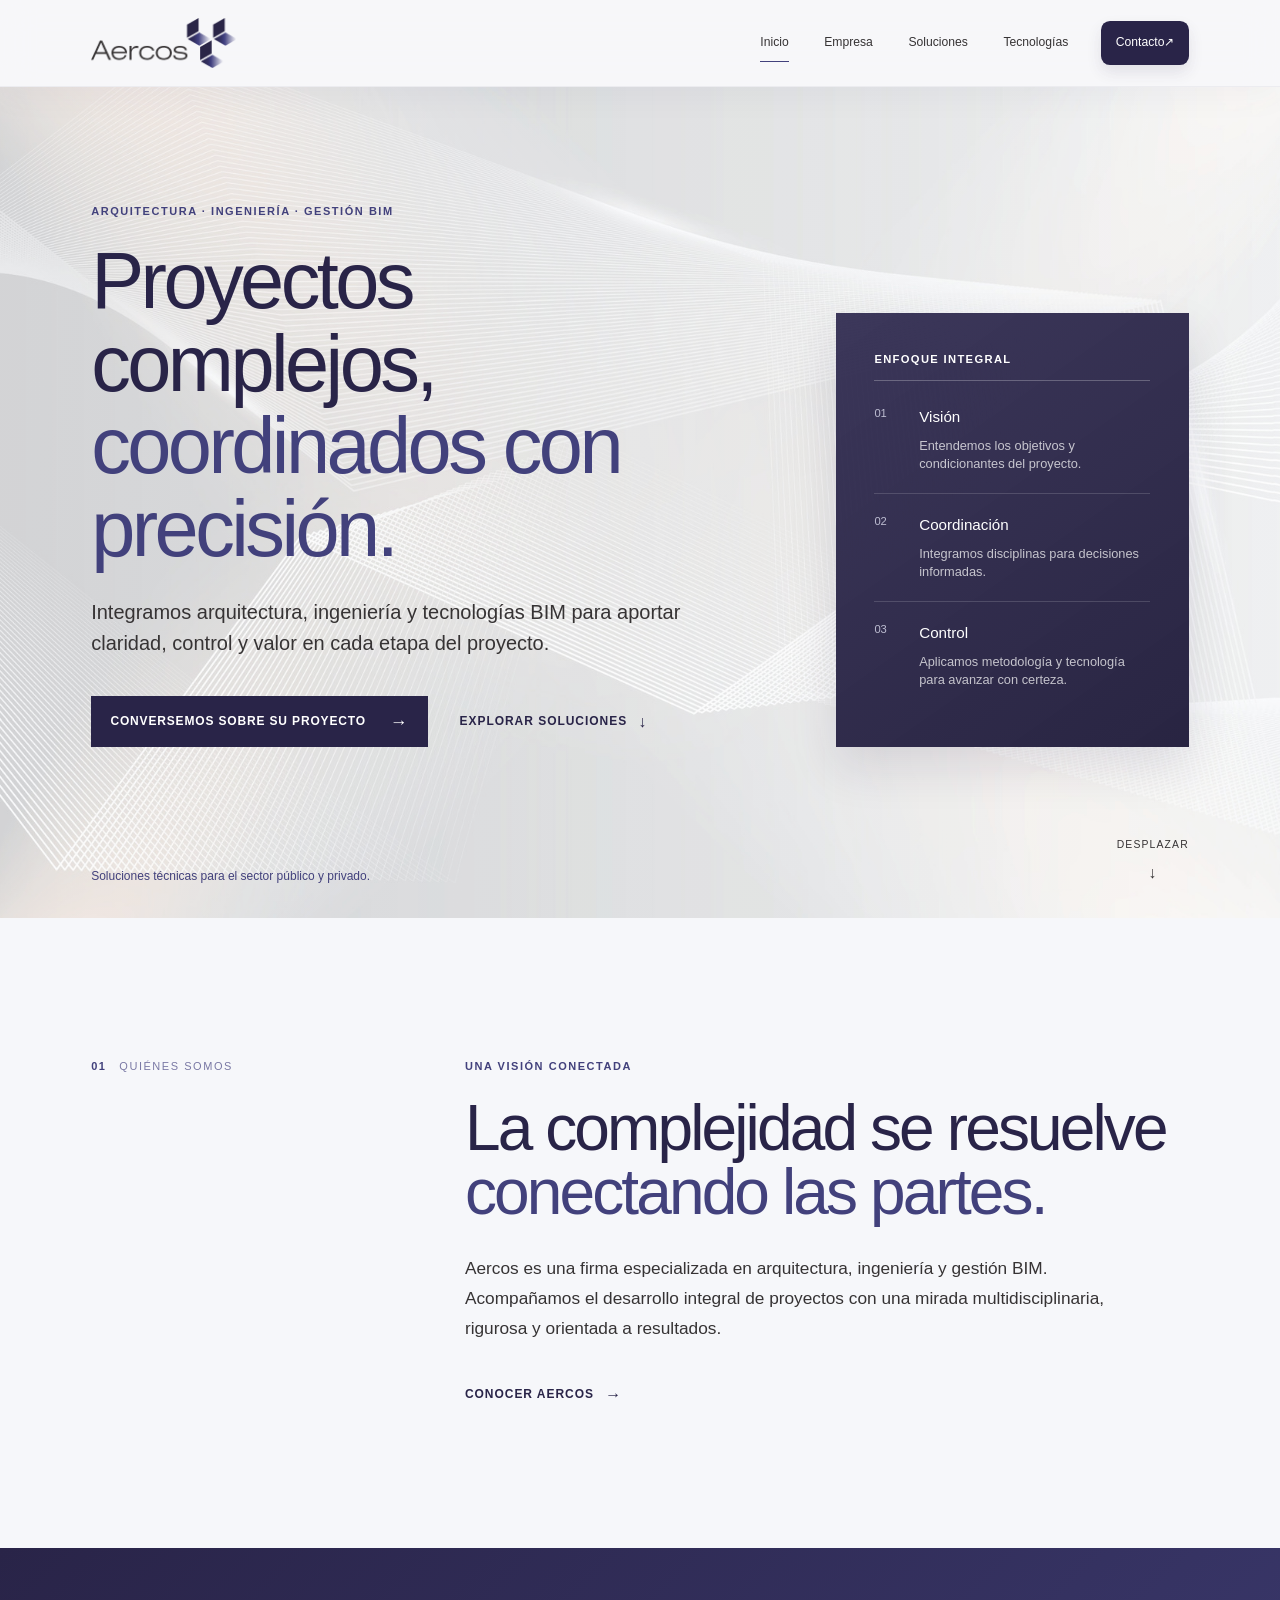
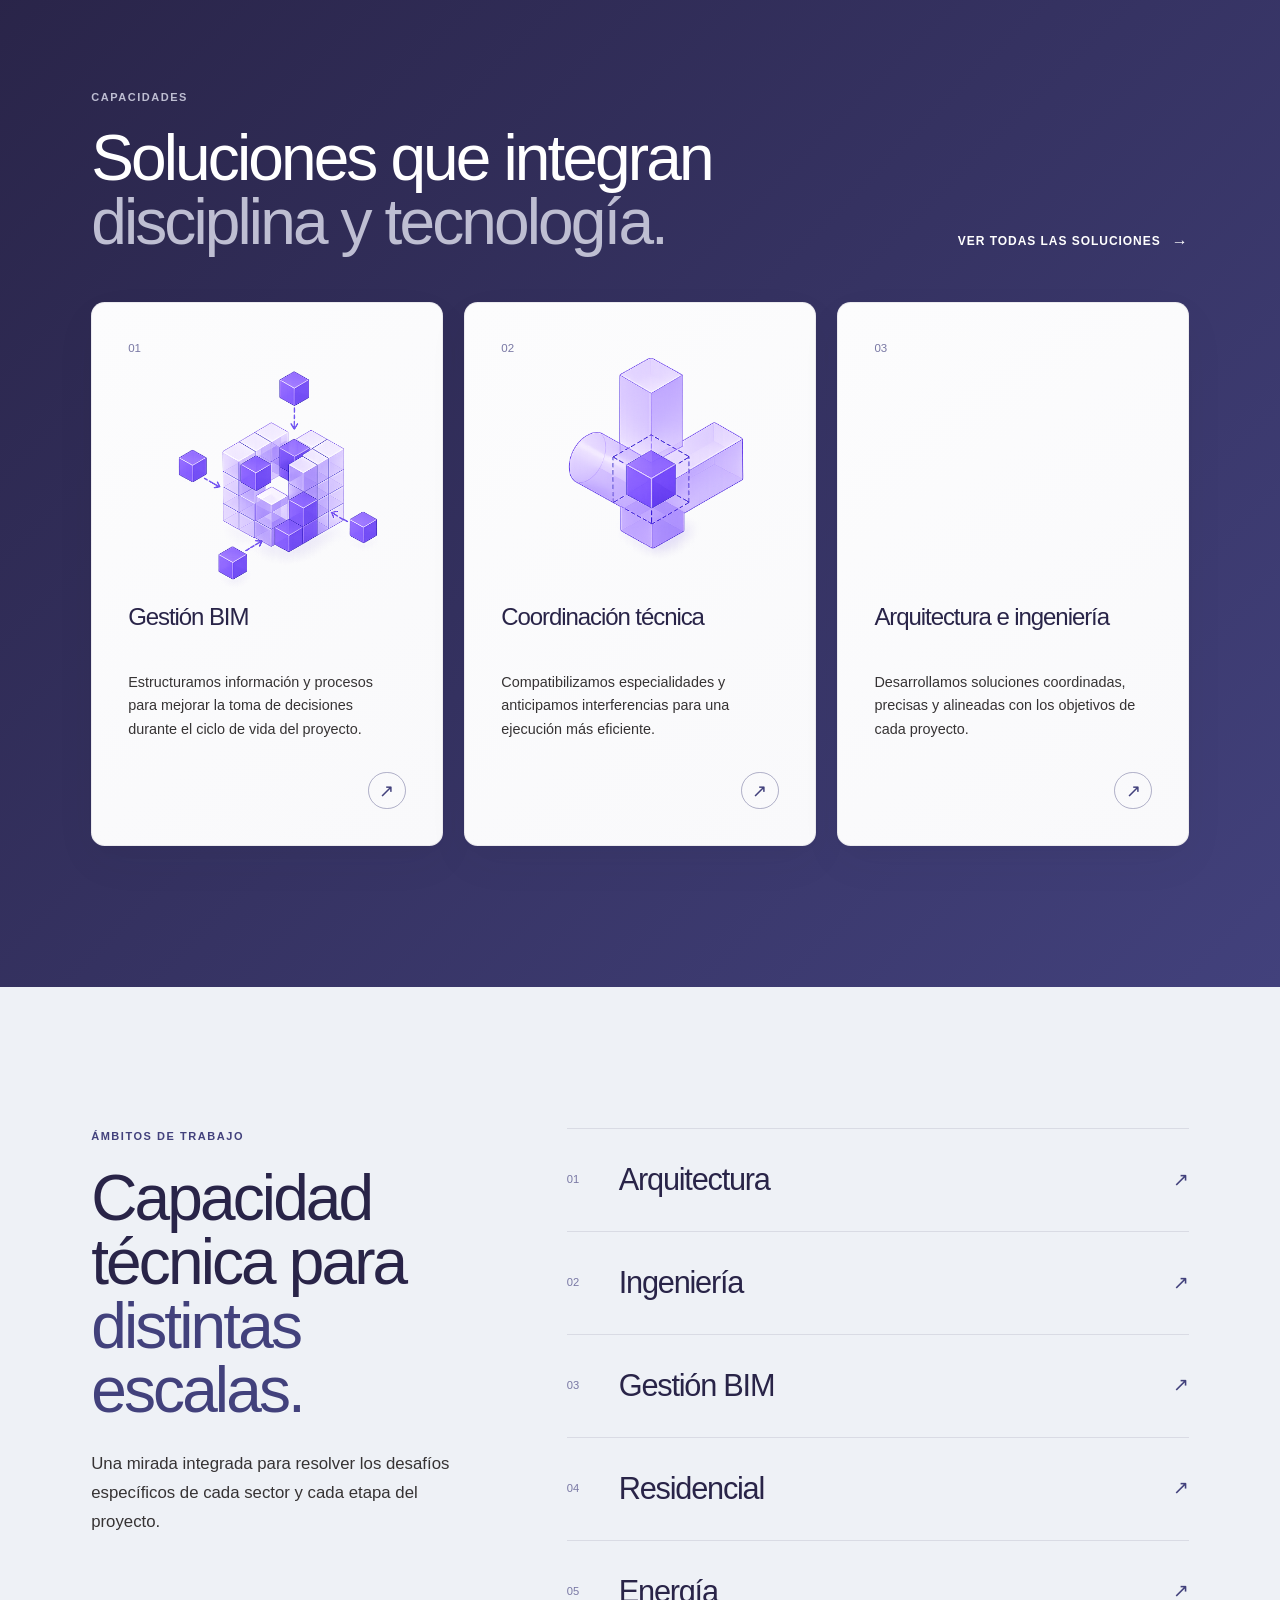
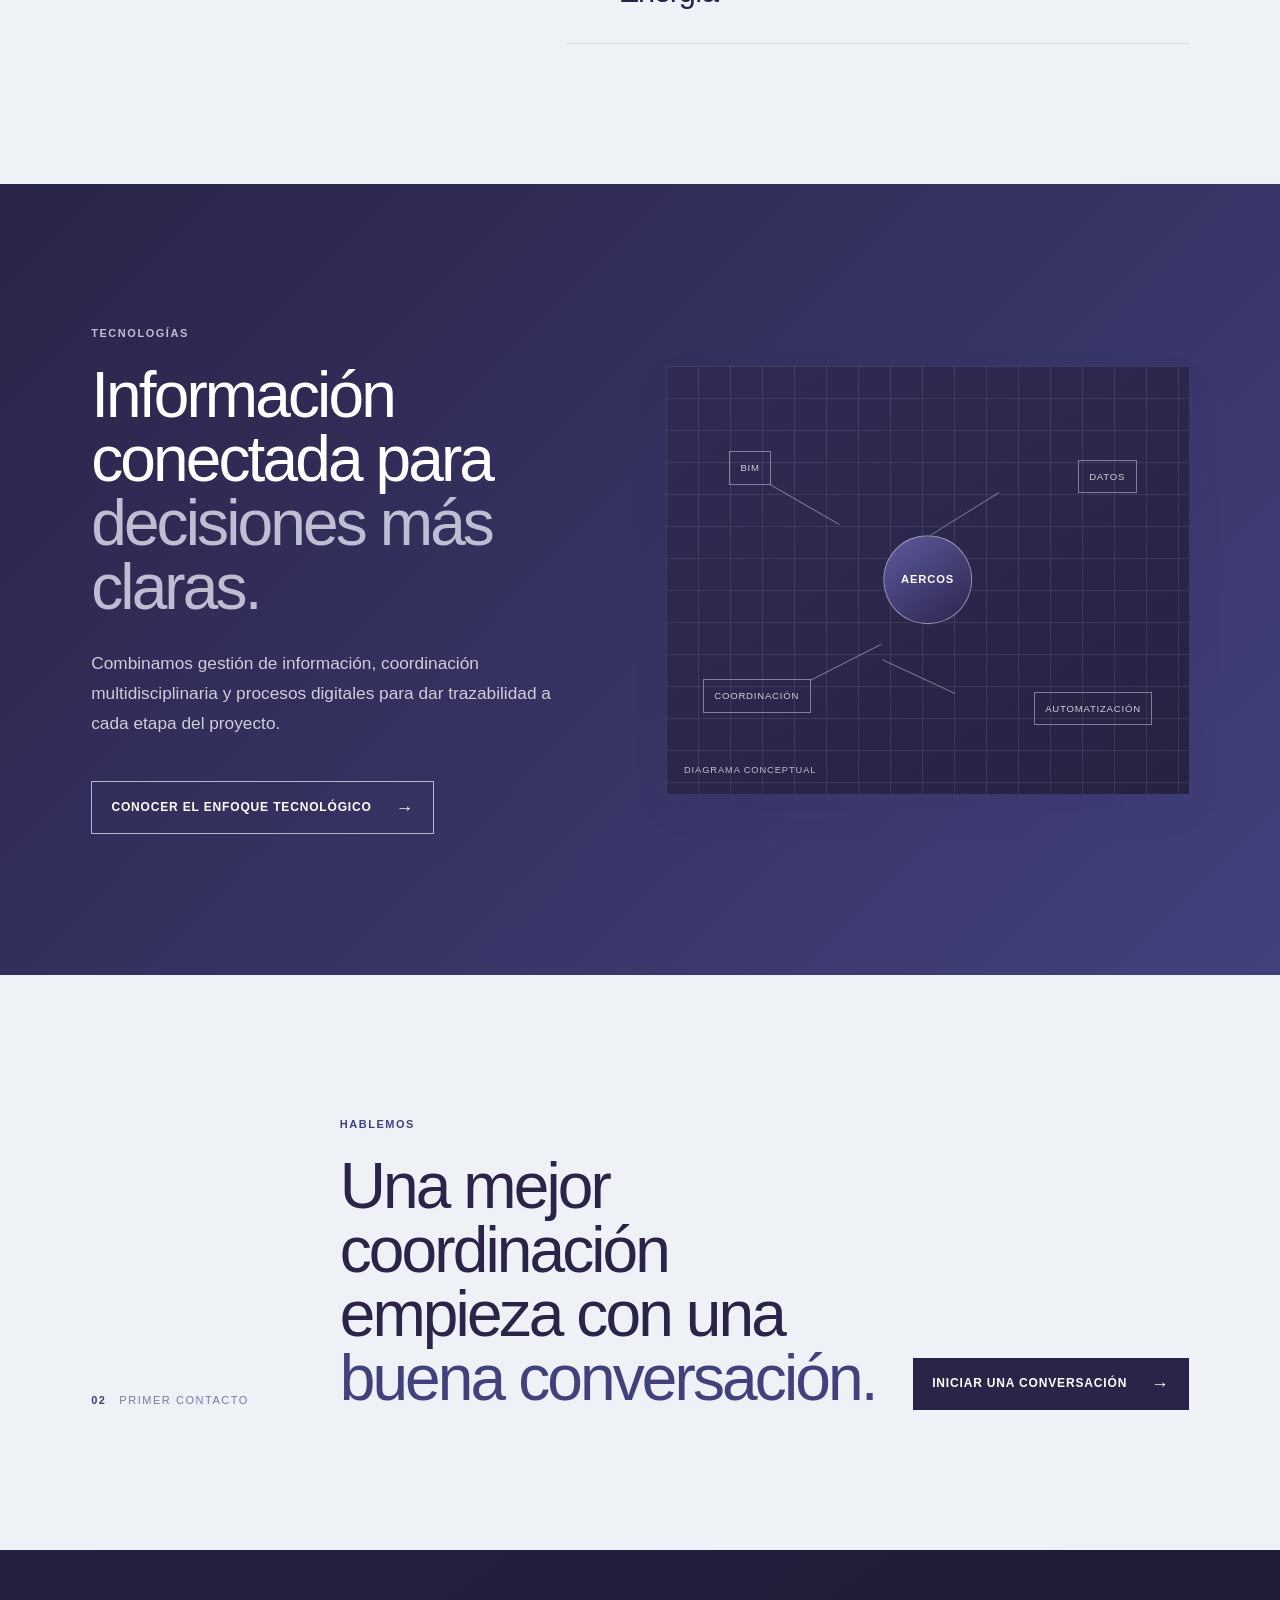
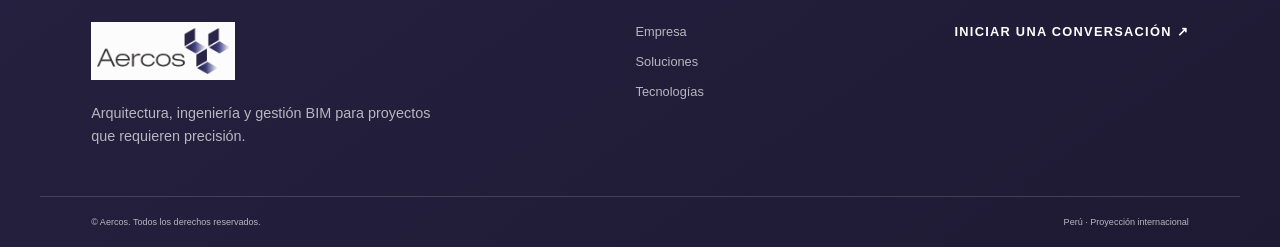
==== index.html @ 1eb607ec "Initial release of Aercos website" ====
<!doctype html>
<html lang="es">
  <head>
    <meta charset="utf-8">
    <meta name="viewport" content="width=device-width, initial-scale=1">
    <meta name="description" content="Aercos integra arquitectura, ingeniería y gestión BIM para coordinar proyectos públicos y privados con precisión, control y decisiones informadas.">
    <meta name="theme-color" content="#292448">
    <title>Aercos | Arquitectura, ingeniería y gestión BIM</title>
    <link rel="canonical" href="https://aercos.ch/">
    <link rel="icon" type="image/png" href="img/logo-aercos.png">
    <meta property="og:title" content="Aercos | Arquitectura, ingeniería y gestión BIM">
    <meta property="og:description" content="Aercos integra arquitectura, ingeniería y gestión BIM para coordinar proyectos públicos y privados con precisión, control y decisiones informadas.">
    <meta property="og:type" content="website">
    <meta property="og:image" content="https://aercos.ch/img/og-image.jpg">
    <meta property="og:url" content="https://aercos.ch/">
    <meta property="og:site_name" content="Aercos">
    <meta name="twitter:card" content="summary_large_image">
    <meta name="twitter:title" content="Aercos | Arquitectura, ingeniería y gestión BIM">
    <meta name="twitter:description" content="Aercos integra arquitectura, ingeniería y gestión BIM para coordinar proyectos públicos y privados con precisión, control y decisiones informadas.">
    <meta name="twitter:image" content="https://aercos.ch/img/og-image.jpg">
    <link rel="stylesheet" href="css/main.css">
    <script src="js/main.js" defer></script>
  </head>
  <body>
    <a class="skip-link" href="#contenido">Saltar al contenido principal</a>

    <header class="site-header" data-header>
      <div class="container header__inner">
          <a class="brand" href="/" aria-label="Aercos, inicio">
          <img src="img/logo-aercos.png" alt="Aercos" width="300" height="108">
        </a>

        <button class="nav-toggle" type="button" aria-expanded="false" aria-controls="site-navigation" data-nav-toggle>
          <span class="visually-hidden">Abrir menú de navegación</span>
          <span></span><span></span>
        </button>

        <nav class="site-nav" id="site-navigation" aria-label="Navegación principal" data-nav>
          <a class="is-active" href="/" aria-current="page">Inicio</a>
          <a href="empresa.html">Empresa</a>
          <a href="soluciones.html">Soluciones</a>
          <a href="tecnologias.html">Tecnologías</a>
          <a class="nav-contact" href="contacto.html">Contacto <span aria-hidden="true">↗</span></a>
        </nav>
      </div>
    </header>

    <main id="contenido">
      <section class="hero" aria-labelledby="hero-title">
        <div class="hero__pattern" aria-hidden="true"></div>
        <div class="container hero__grid">
          <div class="hero__content reveal">
            <p class="eyebrow">Arquitectura · Ingeniería · Gestión BIM</p>
            <h1 id="hero-title">Proyectos complejos, <em>coordinados con precisión.</em></h1>
            <p class="hero__lead">Integramos arquitectura, ingeniería y tecnologías BIM para aportar claridad, control y valor en cada etapa del proyecto.</p>
            <div class="hero__actions">
              <a class="button button--primary" href="contacto.html">Conversemos sobre su proyecto <span aria-hidden="true">→</span></a>
              <a class="text-link" href="soluciones.html">Explorar soluciones <span aria-hidden="true">↓</span></a>
            </div>
          </div>

          <aside class="hero-panel reveal" aria-label="Enfoque de trabajo">
            <p class="hero-panel__label">Enfoque integral</p>
            <div class="hero-panel__line"></div>
            <ol class="process-list">
              <li><span>01</span><strong>Visión</strong><p>Entendemos los objetivos y condicionantes del proyecto.</p></li>
              <li><span>02</span><strong>Coordinación</strong><p>Integramos disciplinas para decisiones informadas.</p></li>
              <li><span>03</span><strong>Control</strong><p>Aplicamos metodología y tecnología para avanzar con certeza.</p></li>
            </ol>
          </aside>
        </div>
        <div class="container hero__footer reveal">
          <p>Soluciones técnicas para el sector público y privado.</p>
          <a href="#enfoque" aria-label="Descubrir el enfoque Aercos"><span>Desplazar</span><i aria-hidden="true">↓</i></a>
        </div>
      </section>

      <section class="intro section home-about" id="enfoque" aria-labelledby="intro-title">
        <div class="container intro__grid">
          <p class="section-number reveal">01 <span>Quiénes somos</span></p>
          <div class="intro__content reveal">
            <p class="eyebrow">Una visión conectada</p>
            <h2 id="intro-title">La complejidad se resuelve <em>conectando las partes.</em></h2>
            <p>Aercos es una firma especializada en arquitectura, ingeniería y gestión BIM. Acompañamos el desarrollo integral de proyectos con una mirada multidisciplinaria, rigurosa y orientada a resultados.</p>
            <a class="text-link" href="empresa.html">Conocer Aercos <span aria-hidden="true">→</span></a>
          </div>
        </div>
      </section>

      <section class="services section section--tint home-capabilities" aria-labelledby="services-title">
        <div class="container">
          <div class="section-heading reveal">
            <div>
              <p class="eyebrow">Capacidades</p>
              <h2 id="services-title">Soluciones que integran <em>disciplina y tecnología.</em></h2>
            </div>
            <a class="text-link" href="soluciones.html">Ver todas las soluciones <span aria-hidden="true">→</span></a>
          </div>

          <div class="service-grid">
            <a class="service-card reveal" href="soluciones.html">
              <span class="service-card__index">01</span>
              <span class="service-card__icon icon-bim" aria-hidden="true"><img src="img/capacidades/gestion-bim.png" alt="" loading="lazy" decoding="async"></span>
              <div class="service-card__content">
                <h3>Gestión BIM</h3>
                <p>Estructuramos información y procesos para mejorar la toma de decisiones durante el ciclo de vida del proyecto.</p>
              </div>
              <span class="service-card__arrow" aria-hidden="true">↗</span>
            </a>
            <a class="service-card reveal" href="soluciones.html">
              <span class="service-card__index">02</span>
              <span class="service-card__icon icon-coordination" aria-hidden="true"><img src="img/capacidades/coordinacion-tecnica.png" alt="" loading="lazy" decoding="async"></span>
              <div class="service-card__content">
                <h3>Coordinación técnica</h3>
                <p>Compatibilizamos especialidades y anticipamos interferencias para una ejecución más eficiente.</p>
              </div>
              <span class="service-card__arrow" aria-hidden="true">↗</span>
            </a>
            <a class="service-card reveal" href="soluciones.html">
              <span class="service-card__index">03</span>
              <span class="service-card__icon icon-architecture" aria-hidden="true"><img src="img/capacidades/arquitectura-ingenieria.png" alt="" loading="lazy" decoding="async"></span>
              <div class="service-card__content">
                <h3>Arquitectura e ingeniería</h3>
                <p>Desarrollamos soluciones coordinadas, precisas y alineadas con los objetivos de cada proyecto.</p>
              </div>
              <span class="service-card__arrow" aria-hidden="true">↗</span>
            </a>
          </div>
        </div>
      </section>

      <section class="sectors section home-sectors" aria-labelledby="sectors-title">
        <div class="container sectors__grid">
          <div class="sectors__intro reveal">
            <p class="eyebrow">Ámbitos de trabajo</p>
            <h2 id="sectors-title">Capacidad técnica para <em>distintas escalas.</em></h2>
            <p>Una mirada integrada para resolver los desafíos específicos de cada sector y cada etapa del proyecto.</p>
          </div>
          <div class="sector-list reveal">
            <a class="sector-item" href="soluciones.html"><span>01</span><strong>Arquitectura</strong><i aria-hidden="true">↗</i></a>
            <a class="sector-item" href="soluciones.html"><span>02</span><strong>Ingeniería</strong><i aria-hidden="true">↗</i></a>
            <a class="sector-item" href="soluciones.html"><span>03</span><strong>Gestión BIM</strong><i aria-hidden="true">↗</i></a>
            <a class="sector-item" href="soluciones.html"><span>04</span><strong>Residencial</strong><i aria-hidden="true">↗</i></a>
            <a class="sector-item" href="soluciones.html"><span>05</span><strong>Energía</strong><i aria-hidden="true">↗</i></a>
          </div>
        </div>
      </section>

      <section class="technology section home-technologies" aria-labelledby="technology-title">
        <div class="container technology__grid">
          <div class="technology__content reveal">
            <p class="eyebrow">Tecnologías</p>
            <h2 id="technology-title">Información conectada para <em>decisiones más claras.</em></h2>
            <p>Combinamos gestión de información, coordinación multidisciplinaria y procesos digitales para dar trazabilidad a cada etapa del proyecto.</p>
            <a class="button button--outline" href="tecnologias.html">Conocer el enfoque tecnológico <span aria-hidden="true">→</span></a>
          </div>
          <div class="technology-map reveal" aria-label="Diagrama conceptual de tecnologías Aercos">
            <div class="technology-map__core">AERCOS</div>
            <span class="technology-map__node technology-map__node--one">BIM</span>
            <span class="technology-map__node technology-map__node--two">DATOS</span>
            <span class="technology-map__node technology-map__node--three">COORDINACIÓN</span>
            <span class="technology-map__node technology-map__node--four">AUTOMATIZACIÓN</span>
            <p>Diagrama conceptual</p>
          </div>
        </div>
      </section>

      <section class="cta section home-cta" aria-labelledby="cta-title">
        <div class="container cta__grid reveal">
          <p class="section-number">02 <span>Primer contacto</span></p>
          <div>
            <p class="eyebrow">Hablemos</p>
            <h2 id="cta-title">Una mejor coordinación empieza con una <em>buena conversación.</em></h2>
          </div>
          <a class="button button--primary" href="contacto.html">Iniciar una conversación <span aria-hidden="true">→</span></a>
        </div>
      </section>
    </main>

    <footer class="site-footer">
      <div class="container footer__main">
        <div class="footer__brand">
          <a class="brand brand--footer" href="/" aria-label="Aercos, inicio"><img src="img/logo-aercos.png" alt="Aercos" width="300" height="108"></a>
          <p>Arquitectura, ingeniería y gestión BIM para proyectos que requieren precisión.</p>
        </div>
        <nav class="footer__nav" aria-label="Navegación del pie de página">
          <a href="empresa.html">Empresa</a><a href="soluciones.html">Soluciones</a><a href="tecnologias.html">Tecnologías</a>
        </nav>
        <a class="footer__contact" href="contacto.html">Iniciar una conversación <span aria-hidden="true">↗</span></a>
      </div>
      <div class="container footer__meta">
        <small>© Aercos. Todos los derechos reservados.</small>
        <small>Perú · Proyección internacional</small>
      </div>
    </footer>
  </body>
</html>
---- css/main.css ----
:root {
  --ink: #292448;
  --ink-soft: #42417c;
  --ink-muted: #7978a4;
  --charcoal: #363334;
  --mist: #bebed2;
  --paper: #f5f5f7;
  --canvas: #f8f8fa;
  --surface: #fcfcfd;
  --surface-soft: #f1f1f4;
  --line: rgba(41, 36, 72, 0.1);
  --line-soft: rgba(41, 36, 72, 0.06);
  --shadow-soft: 0 1rem 2.8rem rgba(41, 36, 72, 0.045);
  --shadow-floating: 0 0.75rem 2rem rgba(41, 36, 72, 0.055);
  --font-sans: "Helvetica Neue", Helvetica, Inter, Arial, sans-serif;
  --page-gutter: clamp(1.25rem, 4vw, 4rem);
  --content-width: 75rem;
  --ease-out: cubic-bezier(0.16, 1, 0.3, 1);
  --duration-fast: 220ms;
  --duration-standard: 360ms;
}

* { box-sizing: border-box; }
html { scroll-behavior: smooth; }
body { margin: 0; background: linear-gradient(180deg, var(--paper), #f7f7f9); color: var(--charcoal); font-family: var(--font-sans); font-size: 1rem; line-height: 1.6; }
img { display: block; max-width: 100%; }
a { color: inherit; text-decoration: none; }
button { font: inherit; }
h1, h2, h3, p { margin-top: 0; }
h1, h2, h3 { color: var(--ink); font-weight: 400; letter-spacing: -0.045em; line-height: 1; }
h1 em, h2 em { color: var(--ink-soft); font-style: normal; }

.container { margin-inline: auto; max-width: var(--content-width); padding-inline: var(--page-gutter); }
.section { background: linear-gradient(135deg, var(--paper), var(--canvas)); padding-block: clamp(5rem, 11vw, 9rem); }
.section--tint { background: linear-gradient(135deg, var(--canvas), #f4f4f7); }
.section--dark { background: linear-gradient(135deg, #282443, #24203e); color: rgba(255, 255, 255, 0.76); }
main { background: transparent; }
main > section.home-about { background: #f6f7fa !important; }
main > section.home-capabilities, main > section.home-technologies { background: linear-gradient(135deg, #292448, #42417c) !important; color: rgba(255, 255, 255, 0.76); }
main > section.home-sectors { background: #eef1f6 !important; }
main > section.home-cta { background: #eef1f6 !important; color: var(--charcoal); }
.home-capabilities .section-heading h2, .home-technologies h2 { color: #fff; }.home-capabilities .section-heading h2 em, .home-technologies h2 em { color: var(--mist); }.home-capabilities .section-heading .eyebrow, .home-technologies .eyebrow { color: var(--mist); }.home-capabilities .section-heading .text-link { color: #fff; }.home-capabilities .service-card p { color: var(--charcoal); opacity: 1; }.home-technologies .button--outline { border-color: rgba(255, 255, 255, 0.65); color: #fff; }.home-technologies .button--outline:hover { background: rgba(255, 255, 255, 0.12); color: #fff; }
.home-cta h2 { color: var(--ink); }.home-cta h2 em { color: var(--ink-soft); }.home-cta .eyebrow, .home-cta .section-number { color: var(--ink-soft); }.home-cta .section-number span { color: var(--ink-muted); }.home-cta .button--primary { background: var(--ink); color: #fff; }.home-cta .button--primary:hover { background: var(--ink-soft); }
.eyebrow, .section-number { color: var(--ink-soft); font-size: 0.6875rem; font-weight: 700; letter-spacing: 0.14em; margin-bottom: 1.25rem; text-transform: uppercase; }
.section-number { display: flex; gap: 0.8rem; margin: 0; white-space: nowrap; }
.section-number span { color: var(--ink-muted); font-weight: 500; }
.button { align-items: center; display: inline-flex; font-size: 0.75rem; font-weight: 700; gap: 1.5rem; justify-content: space-between; letter-spacing: 0.07em; padding: 1rem 1.2rem; text-transform: uppercase; transition: background-color var(--duration-fast) ease, box-shadow var(--duration-fast) ease, color var(--duration-fast) ease, transform var(--duration-fast) var(--ease-out); }
.button span { font-size: 1.1rem; line-height: 0; }
.button:hover { box-shadow: 0 0.7rem 1.3rem rgba(41, 36, 72, 0.13); transform: translateY(-2px); }
.button--primary { background: var(--ink); color: #fff; }
.button--primary:hover { background: var(--ink-soft); }
.button--outline { border: 1px solid var(--ink); color: var(--ink); }
.button--outline:hover { background: var(--ink); color: #fff; }
.button--light { background: var(--surface); color: var(--ink); }
.button--light:hover { background: var(--mist); }
.text-link { align-items: center; color: var(--ink); display: inline-flex; font-size: 0.75rem; font-weight: 700; gap: 0.7rem; letter-spacing: 0.08em; text-transform: uppercase; }
.text-link span { font-size: 1rem; transition: transform var(--duration-fast) var(--ease-out); }
.text-link:hover span { transform: translateX(4px); }
.text-link--light { color: #fff; }
.skip-link { background: var(--ink); color: #fff; left: 1rem; padding: 0.7rem 1rem; position: fixed; top: -5rem; z-index: 10; }
.skip-link:focus { top: 1rem; }
.visually-hidden { height: 1px; margin: -1px; overflow: hidden; position: absolute; width: 1px; clip: rect(0, 0, 0, 0); }

.site-header { backdrop-filter: blur(18px) saturate(125%); -webkit-backdrop-filter: blur(18px) saturate(125%); background: rgba(248, 248, 250, 0.76); border-bottom: 1px solid rgba(41, 36, 72, 0.055); box-shadow: 0 0.7rem 2rem rgba(41, 36, 72, 0.035); position: sticky; top: 0; transition: background-color var(--duration-standard) ease, box-shadow var(--duration-standard) ease, border-color var(--duration-standard) ease; z-index: 20; }
.site-header.is-scrolled { background: rgba(248, 248, 250, 0.9); border-color: var(--line); box-shadow: var(--shadow-floating); }
.header__inner { align-items: center; display: flex; height: 5.4rem; justify-content: space-between; }
.brand { display: block; width: 9.1rem; }
.brand img { height: auto; width: 100%; }
.site-nav { align-items: center; display: flex; gap: clamp(1rem, 2.4vw, 2rem); }
.site-nav > a { align-items: center; color: var(--charcoal); display: inline-flex; font-size: 0.76rem; font-weight: 500; min-height: 2.75rem; padding-inline: 0.15rem; position: relative; }
.site-nav > a:not(.nav-contact)::after { background: var(--ink-soft); bottom: 0.2rem; content: ""; height: 1px; left: 0.15rem; position: absolute; transform: scaleX(0); transform-origin: right; transition: transform var(--duration-fast) var(--ease-out); width: calc(100% - 0.3rem); }
.site-nav > a:hover::after, .site-nav > a.is-active::after { transform: scaleX(1); transform-origin: left; }
.site-nav > a:focus-visible { outline-offset: 3px; }
.site-nav .nav-contact { background: var(--ink); border-radius: 0.56rem; box-shadow: 0 0.45rem 0.9rem rgba(41, 36, 72, 0.11); color: #fff; padding: 0.7rem 0.9rem; transition: background-color var(--duration-fast) ease, box-shadow var(--duration-fast) ease, transform var(--duration-fast) var(--ease-out); }
.site-nav .nav-contact:hover { box-shadow: 0 0.7rem 1.3rem rgba(41, 36, 72, 0.16); transform: translateY(-1px); }
.nav-toggle { background: transparent; border: 0; cursor: pointer; display: none; height: 2.75rem; padding: 0.75rem; width: 2.75rem; }
.nav-toggle span:not(.visually-hidden) { background: var(--ink); display: block; height: 1px; margin-block: 0.35rem; transition: transform var(--duration-fast) ease; width: 100%; }

.hero { background: var(--canvas); min-height: min(47rem, calc(100vh - 5.4rem)); overflow: hidden; padding-block: clamp(4rem, 9vw, 7.5rem) 2rem; position: relative; }
.hero__pattern { background: linear-gradient(100deg, rgba(248, 248, 250, 0.2), rgba(248, 248, 250, 0.1) 61%, rgba(248, 248, 250, 0.025)), url("../img/fondo-corporativo.jpg") center / cover; inset: 0; opacity: 0.82; pointer-events: none; position: absolute; }
.hero__grid, .hero__footer { position: relative; }
.hero__grid { align-items: end; display: grid; gap: clamp(3rem, 7vw, 8rem); grid-template-columns: minmax(0, 1.3fr) minmax(17rem, 0.7fr); }
.hero__content { max-width: 39rem; }
.hero h1 { font-size: clamp(2.8rem, 6.2vw, 5.4rem); line-height: 1.04; margin-bottom: 1.7rem; }
.hero h1 em { display: block; }
.hero__lead { color: var(--charcoal); font-size: clamp(1.05rem, 1.6vw, 1.25rem); line-height: 1.55; margin-bottom: 2.3rem; max-width: 37rem; }
.hero__actions { align-items: center; display: flex; flex-wrap: wrap; gap: 1.5rem 2rem; }
.hero-panel { background: linear-gradient(145deg, rgba(50, 45, 82, 0.95), rgba(36, 32, 62, 0.98)); box-shadow: 0 1.3rem 2.8rem rgba(41, 36, 72, 0.12); color: rgba(255, 255, 255, 0.72); padding: clamp(1.5rem, 3vw, 2.5rem); }
.hero-panel__label { color: #fff; font-size: 0.7rem; font-weight: 700; letter-spacing: 0.12em; text-transform: uppercase; }
.hero-panel__line { background: rgba(255, 255, 255, 0.25); height: 1px; margin-bottom: 0.3rem; }
.process-list { counter-reset: process; list-style: none; margin: 0; padding: 0; }
.process-list li { display: grid; gap: 0.45rem 1rem; grid-template-columns: 1.8rem 1fr; padding-block: 1.2rem; }
.process-list li + li { border-top: 1px solid rgba(255, 255, 255, 0.15); }
.process-list span { color: var(--mist); font-size: 0.7rem; grid-row: span 2; }
.process-list strong { color: #fff; font-size: 0.95rem; font-weight: 500; }
.process-list p { font-size: 0.8rem; line-height: 1.45; margin: 0; }
.hero__footer { align-items: end; display: flex; justify-content: space-between; margin-top: clamp(3rem, 7vw, 7rem); }
.hero__footer p { color: var(--ink-soft); font-size: 0.75rem; margin: 0; }
.hero__footer a { align-items: center; display: flex; flex-direction: column; font-size: 0.65rem; gap: 0.4rem; letter-spacing: 0.11em; text-transform: uppercase; }
.hero__footer i { font-size: 1rem; font-style: normal; }

.intro__grid { display: grid; gap: 3rem; grid-template-columns: minmax(9rem, 0.45fr) minmax(0, 1fr); }
.intro__content { max-width: 48rem; }
.intro h2, .section-heading h2, .sectors h2, .technology h2, .cta h2 { font-size: clamp(2.4rem, 5vw, 4.6rem); margin-bottom: 1.8rem; }
.intro__content > p:not(.eyebrow), .technology__content > p:not(.eyebrow) { font-size: 1.08rem; line-height: 1.75; max-width: 42rem; }
.intro .text-link { margin-top: 1.3rem; }
.section-heading { align-items: end; display: flex; gap: 2rem; justify-content: space-between; margin-bottom: 3rem; }
.section-heading > div { max-width: 45rem; }
.section-heading h2 { margin-bottom: 0; }
.service-grid { display: grid; gap: clamp(1rem, 1.7vw, 1.5rem); grid-template-columns: repeat(3, 1fr); }
.service-card { background: linear-gradient(145deg, var(--surface), #f9f9fb); border: 1px solid rgba(41, 36, 72, 0.075); border-radius: 0.85rem; box-shadow: 0 0.4rem 1rem rgba(41, 36, 72, 0.018), var(--shadow-soft); display: grid; grid-template-rows: auto 15rem minmax(0, 1fr) auto; height: 34rem; overflow: hidden; padding: clamp(1.5rem, 3vw, 2.25rem); position: relative; }
.service-card::before { background: linear-gradient(90deg, transparent, rgba(255, 255, 255, 0.88), transparent); content: ""; height: 1px; left: 1.2rem; position: absolute; right: 1.2rem; top: 0; }
.service-card__index { color: var(--ink-muted); font-size: 0.72rem; grid-row: 1; position: relative; z-index: 1; }
.service-card__icon { align-items: center; display: flex; grid-row: 2; justify-content: center; margin: 0; overflow: hidden; position: relative; width: 100%; z-index: 1; }
.service-card__content { align-self: start; display: block; grid-row: 3; min-width: 0; padding-top: 0.35rem; }
.service-card h3 { font-size: 1.5rem; line-height: 1.15; margin: 0 0 0.8rem; min-height: 3.45rem; position: relative; z-index: 1; }
.service-card p { font-size: 0.9rem; line-height: 1.6; margin: 0; max-width: 18rem; position: relative; z-index: 1; }
.service-card__arrow { align-items: center; border: 1px solid rgba(66, 65, 124, 0.4); border-radius: 50%; color: var(--ink-soft); display: inline-flex; font-size: 1.15rem; grid-row: 4; height: 2.35rem; justify-content: center; justify-self: end; position: relative; width: 2.35rem; z-index: 1; }

/* Recursos definitivos: misma zona visual, sin filtros ni tratamientos sobre los PNG. */
.service-card__icon > img { display: block; max-width: none; object-fit: contain; }
.icon-bim > img { height: 144%; width: 144%; }
.icon-coordination > img { height: 164%; width: 164%; }
.icon-architecture > img { filter: brightness(1.06) contrast(1.12) saturate(1.2) drop-shadow(0 0.35rem 0.8rem rgba(66, 65, 124, 0.18)); height: 200%; width: 200%; }

.sectors__grid { align-items: start; display: grid; gap: clamp(3rem, 8vw, 9rem); grid-template-columns: minmax(16rem, 0.75fr) minmax(0, 1.25fr); }
.sectors__intro { max-width: 30rem; }.sectors__intro > p:not(.eyebrow) { font-size: 1.05rem; line-height: 1.7; }
.sector-list { border-top: 1px solid var(--line); }.sector-item { align-items: center; border-bottom: 1px solid var(--line); display: grid; gap: 1.25rem; grid-template-columns: 2rem 1fr auto; padding: clamp(1.15rem, 2.2vw, 1.65rem) 0; transition: color var(--duration-fast) ease, padding var(--duration-standard) var(--ease-out); }.sector-item span { color: var(--ink-muted); font-size: 0.7rem; }.sector-item strong { color: var(--ink); font-size: clamp(1.3rem, 2.4vw, 2rem); font-weight: 400; letter-spacing: -0.04em; }.sector-item i { color: var(--ink-soft); font-size: 1.2rem; font-style: normal; transition: transform var(--duration-fast) var(--ease-out); }.sector-item:hover { color: var(--ink-soft); padding-inline: 0.7rem; }.sector-item:hover i { transform: translate(0.2rem, -0.2rem); }

.section-heading--light h2 { color: #fff; }
.section-heading--light .eyebrow { color: var(--mist); }
.featured-projects { display: grid; gap: clamp(1rem, 2vw, 1.5rem); grid-template-columns: minmax(0, 1.45fr) minmax(15rem, 0.55fr); }.featured-project { min-width: 0; }.project-visual { align-items: center; aspect-ratio: 1.35 / 1; background: linear-gradient(135deg, rgba(121, 120, 164, 0.18), transparent 42%), linear-gradient(145deg, #393464, #252142); border: 1px solid rgba(255, 255, 255, 0.16); display: flex; justify-content: center; overflow: hidden; position: relative; }.project-visual::before, .project-visual::after { border: 1px solid rgba(190, 190, 210, 0.28); content: ""; height: 56%; position: absolute; transform: rotate(30deg) skewY(-30deg); width: 56%; }.project-visual::after { height: 36%; opacity: 0.55; transform: translate(22%, 38%) rotate(30deg) skewY(-30deg); width: 36%; }.project-visual span { border: 1px solid rgba(255, 255, 255, 0.24); color: rgba(255, 255, 255, 0.7); font-size: 0.63rem; letter-spacing: 0.12em; line-height: 1.7; padding: 0.8rem 1rem; position: relative; text-align: center; text-transform: uppercase; }.project-meta { border-bottom: 1px solid rgba(255, 255, 255, 0.17); color: rgba(255, 255, 255, 0.72); display: flex; font-size: 0.73rem; justify-content: space-between; letter-spacing: 0.06em; padding: 1rem 0; text-transform: uppercase; }.featured-projects__aside { display: grid; gap: 1px; grid-template-rows: 1fr 1fr; }.project-note { background: rgba(255, 255, 255, 0.055); border: 1px solid rgba(255, 255, 255, 0.12); padding: clamp(1.35rem, 3vw, 2rem); }.project-note span { color: var(--mist); font-size: 0.7rem; }.project-note p { font-size: 0.95rem; line-height: 1.65; margin: 2rem 0 0; }

.technology__grid { align-items: center; display: grid; gap: clamp(3rem, 8vw, 9rem); grid-template-columns: minmax(0, 0.95fr) minmax(18rem, 1.05fr); }.technology__content .button { margin-top: 1.6rem; }.technology-map { aspect-ratio: 1 / 0.82; background: linear-gradient(145deg, #302b54, #272241); box-shadow: var(--shadow-soft); overflow: hidden; position: relative; }.technology-map::before { background-image: linear-gradient(rgba(190, 190, 210, 0.13) 1px, transparent 1px), linear-gradient(90deg, rgba(190, 190, 210, 0.13) 1px, transparent 1px); background-size: 2rem 2rem; content: ""; inset: 0; position: absolute; }.technology-map__core { align-items: center; background: linear-gradient(145deg, #5e5a9d, #2a254d); border: 1px solid rgba(255, 255, 255, 0.42); border-radius: 50%; color: #fff; display: flex; font-size: 0.7rem; font-weight: 700; height: 5.6rem; justify-content: center; left: 50%; letter-spacing: 0.08em; position: absolute; top: 50%; transform: translate(-50%, -50%); width: 5.6rem; }.technology-map__node { border: 1px solid rgba(190, 190, 210, 0.58); color: rgba(255, 255, 255, 0.78); font-size: 0.6rem; letter-spacing: 0.08em; padding: 0.5rem 0.65rem; position: absolute; }.technology-map__node::after { background: rgba(190, 190, 210, 0.5); content: ""; height: 1px; position: absolute; transform-origin: left; width: 5rem; }.technology-map__node--one { left: 12%; top: 20%; }.technology-map__node--one::after { left: 100%; top: 100%; transform: rotate(30deg); }.technology-map__node--two { right: 10%; top: 22%; }.technology-map__node--two::after { right: 100%; top: 100%; transform: rotate(148deg); }.technology-map__node--three { left: 7%; bottom: 19%; }.technology-map__node--three::after { left: 100%; top: 0; transform: rotate(-27deg); }.technology-map__node--four { bottom: 16%; right: 7%; }.technology-map__node--four::after { right: 100%; top: 0; transform: rotate(205deg); }.technology-map > p { bottom: 1rem; color: var(--mist); font-size: 0.58rem; left: 1.1rem; letter-spacing: 0.1em; margin: 0; position: absolute; text-transform: uppercase; }

.cta__grid { align-items: end; display: grid; gap: 2rem; grid-template-columns: 0.4fr 1fr auto; }
.cta h2 { margin-bottom: 0; max-width: 42rem; }
.site-footer { background: linear-gradient(145deg, #25203f, #1e1a33); color: rgba(255, 255, 255, 0.68); padding-top: 4.5rem; }.company-cta + .site-footer, .contact-cta + .site-footer { border-top: 1px solid rgba(255, 255, 255, 0.16); padding-top: 5.25rem; }
.footer__main { align-items: start; display: grid; gap: 2rem; grid-template-columns: 1.25fr 0.7fr auto; padding-bottom: 3rem; }.footer__brand { display: grid; gap: 1.4rem; }.footer__nav { display: grid; gap: 0.6rem; }.footer__nav a { font-size: 0.8rem; transition: color var(--duration-fast) ease; }.footer__nav a:hover { color: #fff; }
.brand--footer { background: var(--surface); padding: 0.35rem; width: 9rem; }
.footer__main p { font-size: 0.9rem; margin: 0; max-width: 22rem; }
.footer__contact { color: #fff; font-size: 0.8rem; font-weight: 700; letter-spacing: 0.1em; text-transform: uppercase; }
.footer__meta { border-top: 1px solid rgba(255, 255, 255, 0.16); display: flex; font-size: 0.68rem; justify-content: space-between; padding-block: 1.1rem; }

.reveal { opacity: 1; transform: none; }
:focus-visible { outline: 3px solid var(--ink-muted); outline-offset: 4px; }

/* Páginas interiores: extensiones reutilizables del sistema visual de Home. */
.page-hero { background: linear-gradient(135deg, var(--canvas), var(--paper)); min-height: min(34rem, calc(100vh - 5.4rem)); overflow: hidden; padding-block: clamp(5rem, 10vw, 8rem); position: relative; }.page-hero::after { background: linear-gradient(100deg, rgba(248, 248, 250, 0.16), rgba(248, 248, 250, 0.72)), url("../img/fondo-corporativo.jpg") center / cover; content: ""; inset: 0; opacity: 0.52; pointer-events: none; position: absolute; }.page-hero__content { max-width: 47rem; position: relative; z-index: 1; }.page-hero h1 { font-size: clamp(3rem, 6.2vw, 5.6rem); line-height: 1.04; margin-bottom: 1.5rem; }.page-hero__lead { font-size: clamp(1.05rem, 1.6vw, 1.22rem); line-height: 1.7; max-width: 38rem; }
.split-section { display: grid; gap: clamp(3rem, 8vw, 9rem); grid-template-columns: minmax(0, 1fr) minmax(18rem, 0.85fr); }.split-section--reverse { grid-template-columns: minmax(18rem, 0.85fr) minmax(0, 1fr); }.split-section h2 { font-size: clamp(2.3rem, 4.5vw, 4.2rem); }.visual-placeholder { align-items: center; aspect-ratio: 1 / 0.86; background: linear-gradient(145deg, #312c55, #262140); box-shadow: var(--shadow-soft); color: rgba(255,255,255,.7); display: flex; justify-content: center; overflow: hidden; position: relative; }.visual-placeholder::before, .visual-placeholder::after { border: 1px solid rgba(190,190,210,.3); content: ""; height: 54%; position: absolute; transform: rotate(30deg) skewY(-30deg); width: 54%; }.visual-placeholder::after { opacity: .5; transform: translate(22%,38%) rotate(30deg) skewY(-30deg); }.visual-placeholder span { border: 1px solid rgba(255,255,255,.25); font-size: .62rem; letter-spacing: .12em; padding: .75rem 1rem; position: relative; text-align: center; text-transform: uppercase; }
.company-intro { align-items: center; }.company-values { display: grid; gap: 1rem; grid-template-columns: repeat(auto-fit, minmax(13rem, 1fr)); }.company-value { border-top: 1px solid var(--line); padding-top: 1.2rem; }.company-value span { color: var(--ink-muted); font-size: .68rem; }.company-value h3 { font-size: 1.35rem; margin: 1.6rem 0 .6rem; }.company-value p, .company-copy { font-size: .95rem; line-height: 1.7; }.company-values--values { grid-template-columns: repeat(4, 1fr); }.company-values--values .company-value { min-height: 10.75rem; }.company-values--values .company-value h3 { margin-top: 0; }.timeline { border-left: 1px solid var(--line); display: grid; gap: 2.2rem; margin-left: .45rem; padding-left: 2rem; }.timeline__item { position: relative; }.timeline__item::before { background: var(--ink-soft); border: 4px solid var(--paper); border-radius: 50%; content: ""; height: .75rem; left: -2.45rem; position: absolute; top: .25rem; width: .75rem; }.timeline__item span { color: var(--ink-muted); font-size: .7rem; letter-spacing: .1em; text-transform: uppercase; }.timeline__item h3 { font-size: 1.35rem; margin: .35rem 0 .5rem; }.timeline__item p { margin: 0; }
.company-about { background: #f6f7fa; }.company-purpose, .company-cta, .solutions-summary, .solutions-process { background: linear-gradient(135deg, #292448, #42417c); color: rgba(255, 255, 255, .76); }.company-values-section, .solutions-details, .solution-cta { background: #eef1f6; }.company-purpose h2, .company-purpose h3, .company-cta h2, .solutions-summary h2, .solutions-process h2 { color: #fff; }.company-purpose h2 em, .company-cta h2 em, .solutions-summary h2 em, .solutions-process h2 em { color: var(--mist); }.company-purpose .eyebrow, .company-cta .eyebrow, .company-cta .section-number, .solutions-summary .eyebrow, .solutions-process .eyebrow { color: var(--mist); }.company-purpose .company-value { border-color: rgba(255, 255, 255, .18); }.company-purpose .company-value span, .company-cta .section-number span { color: rgba(255, 255, 255, .68); }.company-cta .button--primary { background: var(--surface); color: var(--ink); }.company-cta .button--primary:hover { background: #f1f0f6; }
.solution-grid { display: grid; gap: 1rem; grid-template-columns: repeat(2, 1fr); }.solution-card { background: linear-gradient(145deg, var(--surface), #f8f8fb); border: 1px solid var(--line-soft); box-shadow: var(--shadow-soft); display: grid; min-height: 22rem; padding: clamp(1.5rem, 3vw, 2.25rem); transition: box-shadow var(--duration-standard) ease, transform var(--duration-standard) var(--ease-out); }.solution-card:hover { box-shadow: 0 1.5rem 3rem rgba(41,36,72,.09); transform: translateY(-.25rem); }.solution-card__mark { align-items: center; border: 1px solid rgba(66,65,124,.35); color: var(--ink-soft); display: flex; font-size: .75rem; height: 2.5rem; justify-content: center; width: 2.5rem; }.solution-card h2 { font-size: clamp(1.55rem, 3vw, 2.15rem); margin: 2.2rem 0 .8rem; }.solution-card p { line-height: 1.65; margin: 0; max-width: 28rem; }.solution-card__footer { align-items: center; align-self: end; display: flex; justify-content: space-between; margin-top: 2rem; }.solution-card__footer span { color: var(--ink-muted); font-size: .7rem; }
.solution-grid--three { grid-template-columns: repeat(3, 1fr); }.solution-card--summary { grid-template-rows: 15rem auto 1fr auto; min-height: 29rem; }.solution-card--summary .service-card__icon { grid-row: 1; }.solution-card--summary h3 { font-size: clamp(1.45rem, 2.4vw, 2rem); margin: 1.2rem 0 .8rem; }.solution-card--summary .text-link { align-self: end; margin-top: 1.6rem; }.solutions-summary .section-heading .text-link { color: #fff; }.solutions-summary .solution-card { color: var(--charcoal); }.solution-details { display: grid; }.solution-detail { border-top: 1px solid var(--line); display: grid; gap: clamp(2rem, 7vw, 8rem); grid-template-columns: minmax(0, .9fr) minmax(18rem, 1.1fr); padding-block: clamp(2.5rem, 5vw, 4.5rem); scroll-margin-top: 7rem; }.solution-detail:last-child { border-bottom: 1px solid var(--line); }.solution-detail h3 { font-size: clamp(1.7rem, 3vw, 2.5rem); margin: 0 0 1rem; }.solution-detail > div > p:last-child { margin: 0; max-width: 32rem; }.solution-detail ul { display: grid; gap: 0; grid-template-columns: repeat(2, 1fr); list-style: none; margin: 0; padding: 0; }.solution-detail li { border-top: 1px solid var(--line-soft); font-size: .9rem; padding: 1rem 1.2rem; }.solution-detail li:nth-child(odd) { padding-left: 0; }.process-flow { display: grid; gap: 1rem; grid-template-columns: repeat(5, 1fr); list-style: none; margin: 0; padding: 0; }.process-flow li { border-top: 1px solid var(--line); padding-top: 1.2rem; }.process-flow span { color: var(--ink-muted); font-size: .7rem; }.process-flow strong { color: var(--ink); display: block; font-size: 1.2rem; font-weight: 400; letter-spacing: -.04em; margin: 1.3rem 0 .7rem; }.process-flow p { font-size: .86rem; line-height: 1.6; margin: 0; }.solutions-process .process-flow li { border-color: rgba(255, 255, 255, .18); }.solutions-process .process-flow span { color: var(--mist); }.solutions-process .process-flow strong { color: #fff; }.solution-cta h2, .solution-cta .eyebrow, .solution-cta .section-number { color: var(--ink); }.solution-cta h2 em, .solution-cta .eyebrow, .solution-cta .section-number span { color: var(--ink-soft); }.solution-cta .section-number span { color: var(--ink-muted); }.solution-cta .cta__grid > div > p:last-child { margin: 1.25rem 0 0; }
.filter-bar { display: flex; flex-wrap: wrap; gap: .6rem; margin-bottom: 2.5rem; }.filter-bar button { background: transparent; border: 1px solid var(--line); color: var(--ink-soft); cursor: pointer; font-size: .72rem; letter-spacing: .07em; padding: .65rem .85rem; text-transform: uppercase; transition: background-color var(--duration-fast) ease, color var(--duration-fast) ease; }.filter-bar button:hover, .filter-bar button[aria-pressed="true"] { background: var(--ink); border-color: var(--ink); color: #fff; }.portfolio-grid { display: grid; gap: 1.25rem; grid-template-columns: repeat(12, 1fr); }.portfolio-card { background: var(--surface); border: 1px solid var(--line-soft); box-shadow: var(--shadow-soft); grid-column: span 4; overflow: hidden; transition: opacity var(--duration-fast) ease, transform var(--duration-standard) var(--ease-out); }.portfolio-card.is-hidden { display: none; }.portfolio-card:nth-child(1), .portfolio-card:nth-child(4) { grid-column: span 8; }.portfolio-card__visual { align-items: center; aspect-ratio: 1.35 / 1; background: linear-gradient(145deg, #373260, #272243); color: rgba(255,255,255,.68); display: flex; justify-content: center; position: relative; }.portfolio-card__visual::after { border: 1px solid rgba(190,190,210,.3); content: ""; height: 48%; position: absolute; transform: rotate(30deg) skewY(-30deg); width: 48%; }.portfolio-card__visual span { border: 1px solid rgba(255,255,255,.24); font-size: .58rem; letter-spacing: .1em; padding: .6rem .8rem; position: relative; text-transform: uppercase; }.portfolio-card__content { padding: 1.3rem; }.portfolio-card__content span { color: var(--ink-muted); font-size: .68rem; letter-spacing: .09em; text-transform: uppercase; }.portfolio-card__content h2 { font-size: 1.45rem; margin: .45rem 0 .8rem; }.portfolio-card__content p { font-size: .88rem; line-height: 1.65; margin: 0 0 1rem; }
.tech-grid { display: grid; gap: 1rem; grid-template-columns: repeat(4, 1fr); }.tech-card { background: linear-gradient(145deg, var(--surface), #f8f8fb); border: 1px solid var(--line-soft); min-height: 15rem; padding: 1.35rem; position: relative; }.tech-card::before { border: 1px solid rgba(66,65,124,.23); content: ""; height: 2.4rem; position: absolute; right: 1.35rem; top: 1.35rem; transform: rotate(30deg) skewY(-30deg); width: 2.4rem; }.tech-card h2, .tech-card h3 { font-size: 1.3rem; margin: 4rem 0 .7rem; }.tech-card p { font-size: .87rem; line-height: 1.65; margin: 0; }.tech-heading { align-items: start; }.tech-heading > div { max-width: 48rem; }.tech-heading > div > p:not(.eyebrow) { font-size: 1rem; line-height: 1.7; margin: 1rem 0 0; }.tech-heading > div > h2 + p { color: var(--ink-soft); font-size: 1.12rem; }.tech-grid--capabilities { grid-auto-rows: 1fr; grid-template-columns: repeat(3, 1fr); }.technologies-capabilities { background: linear-gradient(180deg, #f8f8fa, #eef1f6); padding-bottom: clamp(7rem, 12vw, 10rem); }
.contact-grid { display: grid; gap: clamp(2rem, 5vw, 5rem); grid-template-columns: minmax(0, 1fr) minmax(18rem, .8fr); }.contact-form { background: var(--surface); border: 1px solid var(--line-soft); box-shadow: var(--shadow-soft); display: grid; gap: 1.2rem; padding: clamp(1.5rem, 4vw, 3rem); }.form-row { display: grid; gap: 1.2rem; grid-template-columns: 1fr 1fr; }.form-field { display: grid; gap: .45rem; }.form-field label { color: var(--ink-soft); font-size: .72rem; font-weight: 700; letter-spacing: .07em; text-transform: uppercase; }.form-field input, .form-field select, .form-field textarea { background: #f8f8fa; border: 1px solid var(--line); color: var(--charcoal); font: inherit; padding: .8rem .9rem; transition: border-color var(--duration-fast) ease, box-shadow var(--duration-fast) ease; width: 100%; }.form-field input:focus, .form-field select:focus, .form-field textarea:focus { border-color: var(--ink-soft); box-shadow: 0 0 0 3px rgba(121, 120, 164, .16); outline: 0; }.contact-form.form--validated .form-field :invalid { border-color: var(--ink-muted); }.contact-form.form--validated .form-field :required:valid { border-color: var(--ink-soft); }.form-field textarea { min-height: 8rem; resize: vertical; }.form-status { font-size: .9rem; margin: 0; }.form-status.is-success { color: var(--ink-soft); }.form-status.is-error { color: var(--ink); }.contact-form .button:disabled { cursor: wait; opacity: .62; transform: none; }.honeypot { height: 1px; left: -10000px; overflow: hidden; position: absolute; width: 1px; }.contact-info { display: grid; gap: 1rem; align-content: start; }.contact-detail { border-top: 1px solid var(--line); padding-top: 1rem; }.contact-detail span { color: var(--ink-muted); font-size: .68rem; letter-spacing: .09em; text-transform: uppercase; }.contact-detail p { margin: .3rem 0 0; }.contact-detail a { color: var(--ink); }.contact-detail a:hover { color: var(--ink-soft); }.contact-cta h2, .contact-cta .section-number { color: #fff; }.contact-cta h2 em, .contact-cta .eyebrow, .contact-cta .section-number span { color: var(--mist); }.contact-cta .section-number span { color: rgba(255, 255, 255, .68); }

@media (max-width: 48rem) {
  .header__inner { height: 4.7rem; }.brand { width: 7.8rem; }.nav-toggle { display: block; }
  .site-nav { background: var(--paper); border-bottom: 1px solid var(--line); box-shadow: 0 1rem 1rem rgba(41, 36, 72, 0.06); display: none; flex-direction: column; gap: 0; left: 0; padding: 0.8rem var(--page-gutter) 1.5rem; position: absolute; top: 100%; width: 100%; }
  .site-nav.is-open { display: flex; }.site-nav > a { border-bottom: 1px solid var(--line); padding: 0.85rem 0; width: 100%; }.site-nav > a:not(.nav-contact)::after { display: none; }.site-nav .nav-contact { margin-top: 1rem; padding: 0.85rem 1rem; }
  .nav-toggle[aria-expanded="true"] span:nth-child(2) { transform: translateY(0.35rem) rotate(45deg); }.nav-toggle[aria-expanded="true"] span:nth-child(3) { transform: translateY(-0.35rem) rotate(-45deg); }
  .hero { min-height: auto; }.hero__grid, .technology__grid { grid-template-columns: 1fr; }.hero__grid { gap: 3rem; }.hero__footer { margin-top: 3rem; }.hero h1 { font-size: clamp(2.7rem, 11vw, 4rem); }
  .intro__grid, .cta__grid, .sectors__grid { grid-template-columns: 1fr; }.section-number { margin-bottom: 1rem; }.section-heading { align-items: start; flex-direction: column; }.service-grid { grid-template-columns: 1fr; }.service-card { height: auto; min-height: 17rem; }.featured-projects, .footer__main { grid-template-columns: 1fr; }.featured-projects__aside { grid-template-columns: 1fr 1fr; grid-template-rows: none; }.project-visual { aspect-ratio: 1.15 / 1; }.project-meta { align-items: start; flex-direction: column; gap: 0.45rem; }.technology-map { aspect-ratio: 1 / 0.92; }.footer__meta { gap: 0.7rem; flex-direction: column; }
  .page-hero { min-height: auto; }.split-section, .split-section--reverse, .contact-grid, .solution-detail { grid-template-columns: 1fr; }.company-values, .company-values--values, .solution-grid, .solution-grid--three, .tech-grid, .process-flow { grid-template-columns: 1fr; }.solution-detail ul { grid-template-columns: 1fr; }.solution-detail li:nth-child(odd) { padding-left: 0; }.portfolio-card, .portfolio-card:nth-child(1), .portfolio-card:nth-child(4) { grid-column: span 12; }.form-row { grid-template-columns: 1fr; }
}

@media (min-width: 48rem) and (max-width: 64rem) { .company-values--values, .tech-grid--capabilities { grid-template-columns: repeat(2, 1fr); } }

@media (prefers-reduced-motion: reduce) {
  html { scroll-behavior: auto; } *, *::before, *::after { animation-duration: 0.01ms !important; scroll-behavior: auto !important; transition-duration: 0.01ms !important; }
}
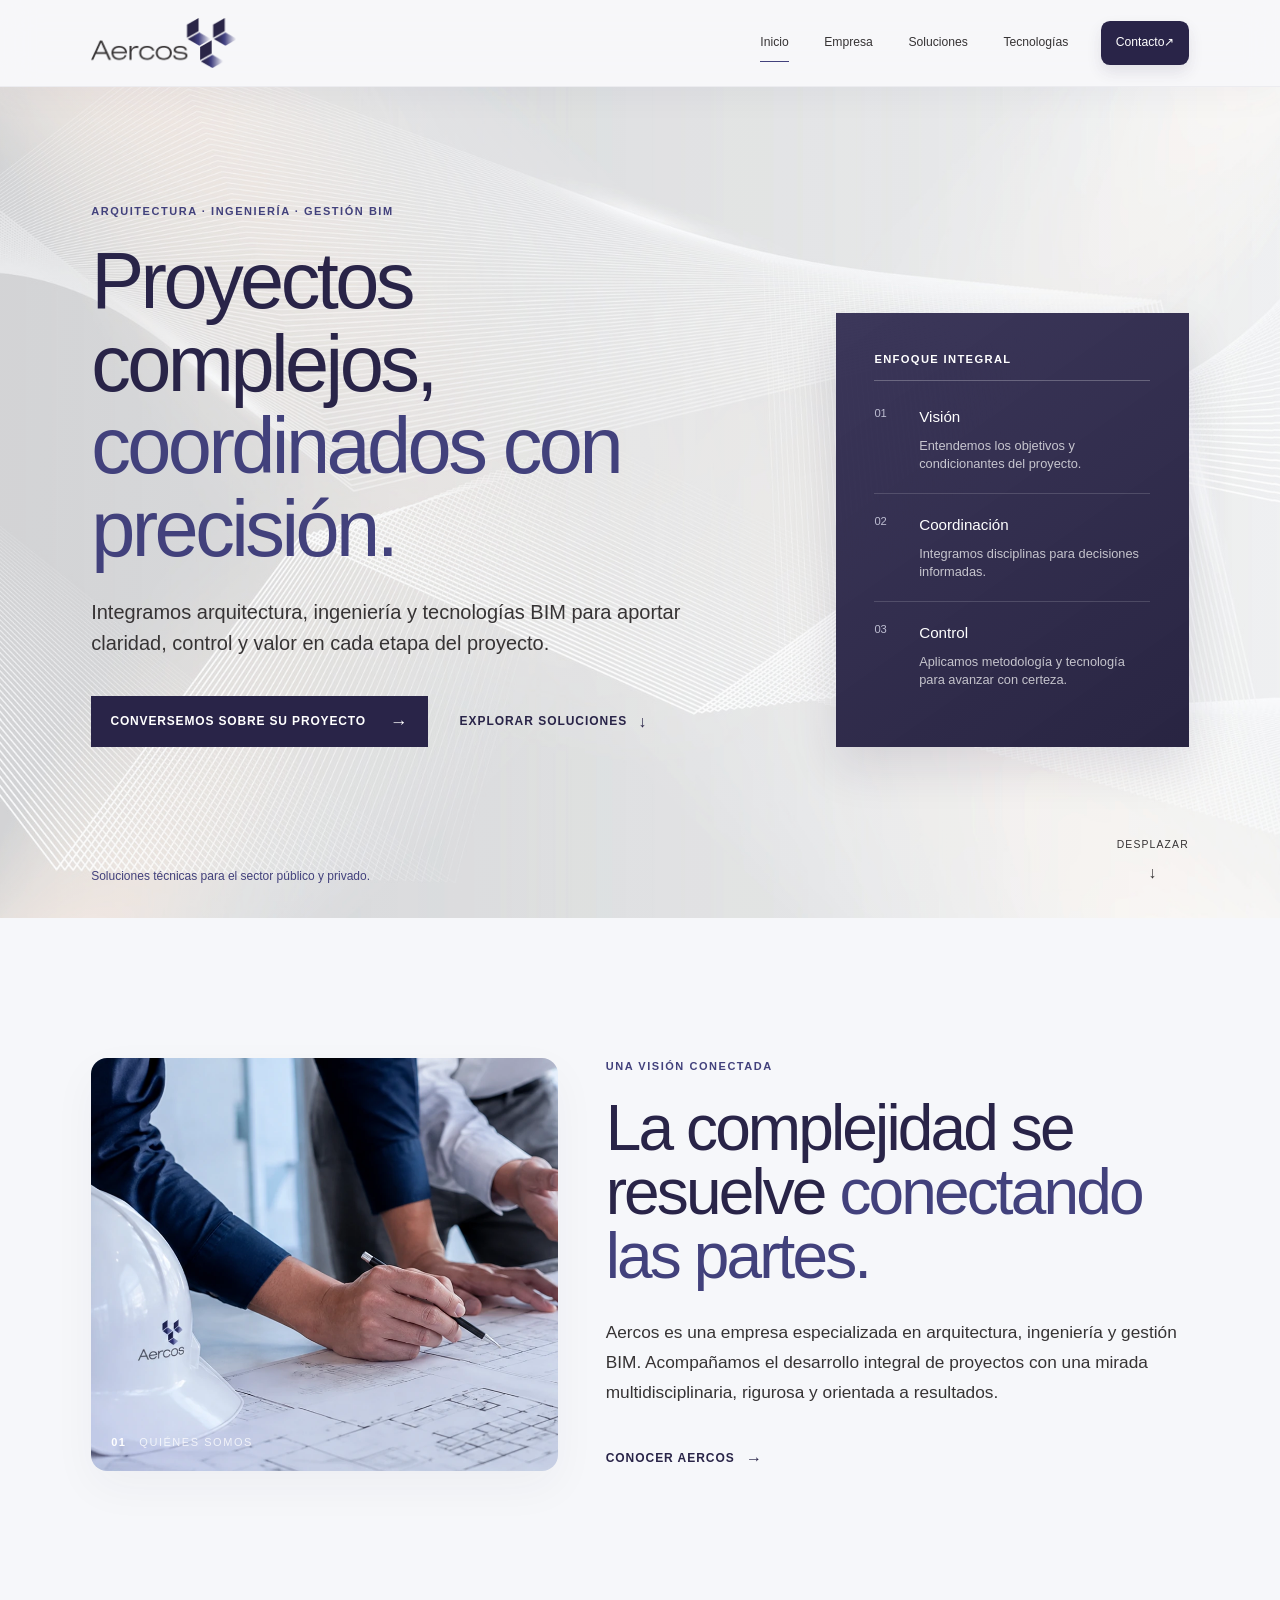
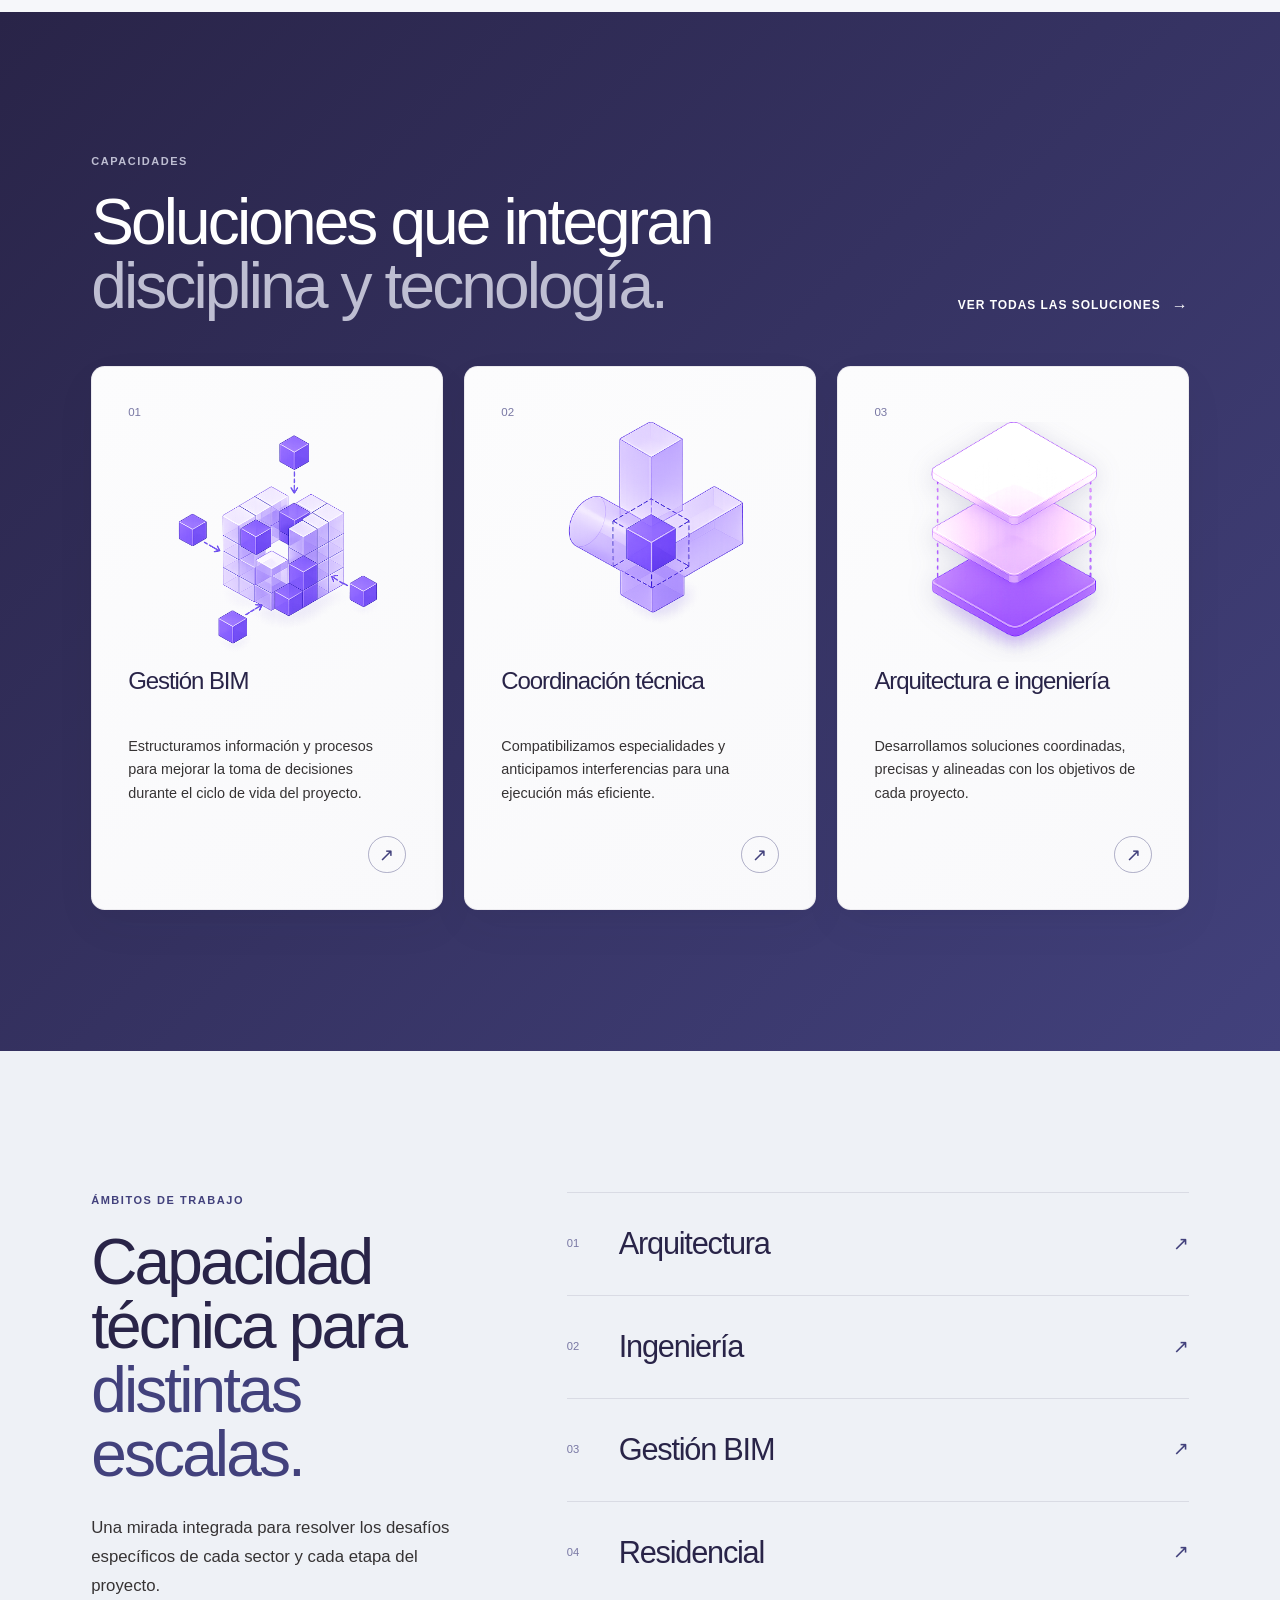
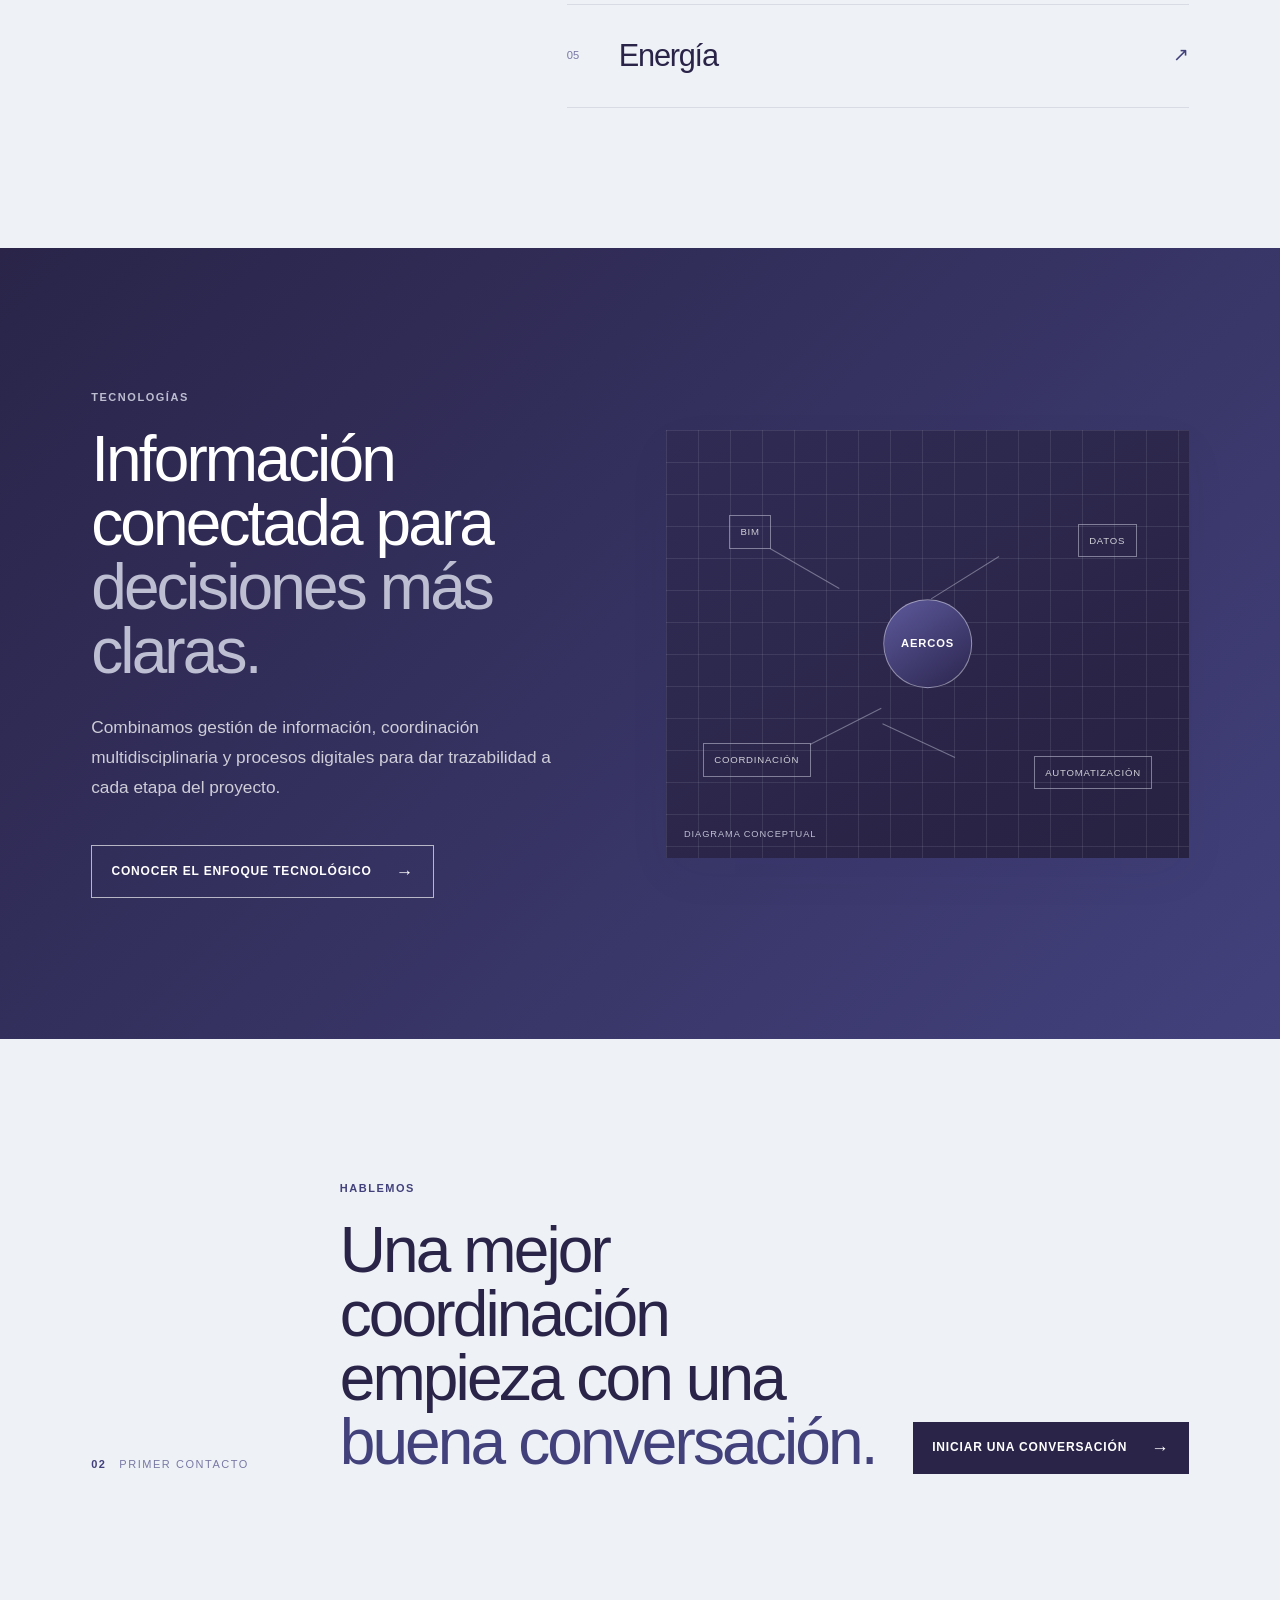
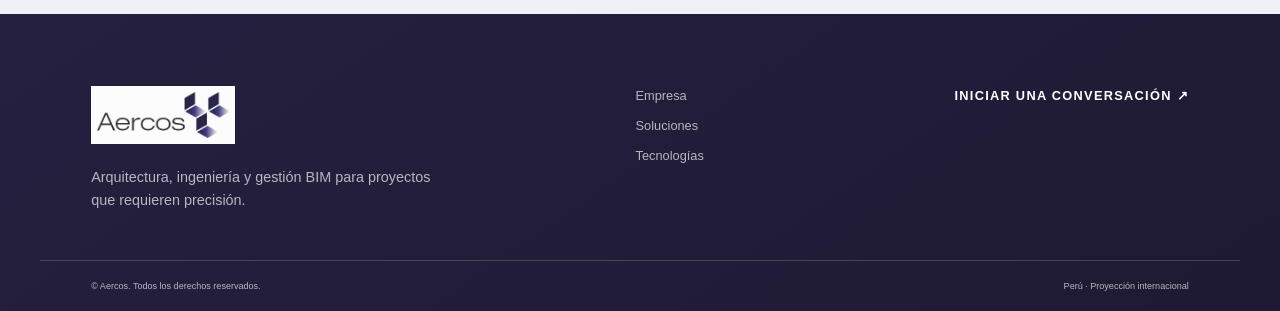
==== commit ce4d7a0f: "Update Home company text and About image" ====
--- a/index.html
+++ b/index.html
@@ -77,11 +77,11 @@
 
       <section class="intro section home-about" id="enfoque" aria-labelledby="intro-title">
         <div class="container intro__grid">
-          <p class="section-number reveal">01 <span>Quiénes somos</span></p>
+          <div class="intro__visual reveal"><img src="img/quienes-somos-home.webp" alt="Equipo de Aercos en una reunión de coordinación" decoding="async"><p class="section-number">01 <span>Quiénes somos</span></p></div>
           <div class="intro__content reveal">
             <p class="eyebrow">Una visión conectada</p>
             <h2 id="intro-title">La complejidad se resuelve <em>conectando las partes.</em></h2>
-            <p>Aercos es una firma especializada en arquitectura, ingeniería y gestión BIM. Acompañamos el desarrollo integral de proyectos con una mirada multidisciplinaria, rigurosa y orientada a resultados.</p>
+            <p>Aercos es una empresa especializada en arquitectura, ingeniería y gestión BIM. Acompañamos el desarrollo integral de proyectos con una mirada multidisciplinaria, rigurosa y orientada a resultados.</p>
             <a class="text-link" href="empresa.html">Conocer Aercos <span aria-hidden="true">→</span></a>
           </div>
         </div>
--- a/css/main.css
+++ b/css/main.css
@@ -99,7 +99,7 @@
 .hero__footer a { align-items: center; display: flex; flex-direction: column; font-size: 0.65rem; gap: 0.4rem; letter-spacing: 0.11em; text-transform: uppercase; }
 .hero__footer i { font-size: 1rem; font-style: normal; }
 
-.intro__grid { display: grid; gap: 3rem; grid-template-columns: minmax(9rem, 0.45fr) minmax(0, 1fr); }
+.intro__grid { align-items: stretch; display: grid; gap: 3rem; grid-template-columns: minmax(18rem, 0.8fr) minmax(0, 1fr); }.intro__visual { border-radius: 1rem; box-shadow: var(--shadow-soft); min-height: clamp(20rem, 29vw, 25rem); overflow: hidden; position: relative; }.intro__visual > img { display: block; height: 100%; inset: 0; object-fit: cover; position: absolute; width: 100%; }.intro__visual .section-number { bottom: 1.25rem; color: #fff; left: 1.25rem; position: absolute; }.intro__visual .section-number span { color: rgba(255, 255, 255, 0.76); }
 .intro__content { max-width: 48rem; }
 .intro h2, .section-heading h2, .sectors h2, .technology h2, .cta h2 { font-size: clamp(2.4rem, 5vw, 4.6rem); margin-bottom: 1.8rem; }
 .intro__content > p:not(.eyebrow), .technology__content > p:not(.eyebrow) { font-size: 1.08rem; line-height: 1.75; max-width: 42rem; }
@@ -166,6 +166,8 @@
   .page-hero { min-height: auto; }.split-section, .split-section--reverse, .contact-grid, .solution-detail { grid-template-columns: 1fr; }.company-values, .company-values--values, .solution-grid, .solution-grid--three, .tech-grid, .process-flow { grid-template-columns: 1fr; }.solution-detail ul { grid-template-columns: 1fr; }.solution-detail li:nth-child(odd) { padding-left: 0; }.portfolio-card, .portfolio-card:nth-child(1), .portfolio-card:nth-child(4) { grid-column: span 12; }.form-row { grid-template-columns: 1fr; }
 }
 
+@media (max-width: 48rem) { .intro__visual { height: clamp(23rem, 78vw, 38rem); min-height: 0; } }
+
 @media (min-width: 48rem) and (max-width: 64rem) { .company-values--values, .tech-grid--capabilities { grid-template-columns: repeat(2, 1fr); } }
 
 @media (prefers-reduced-motion: reduce) {
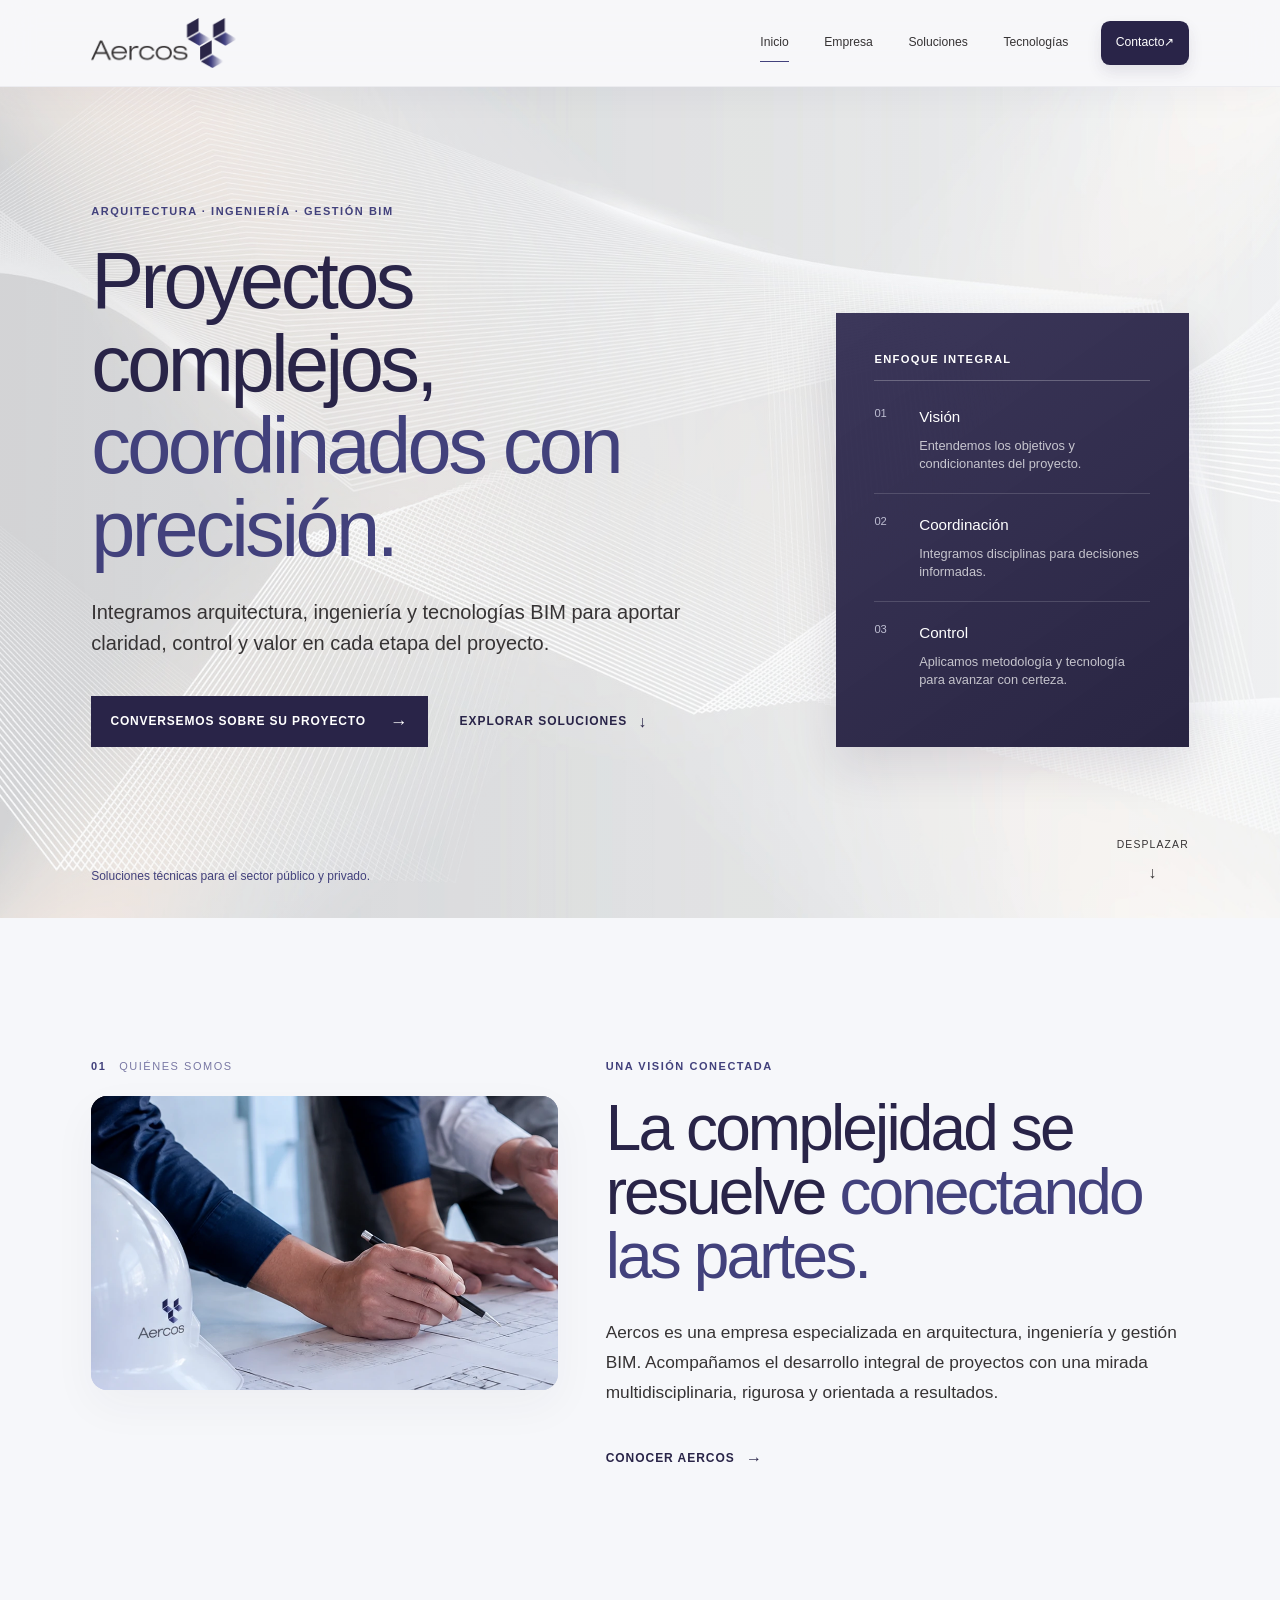
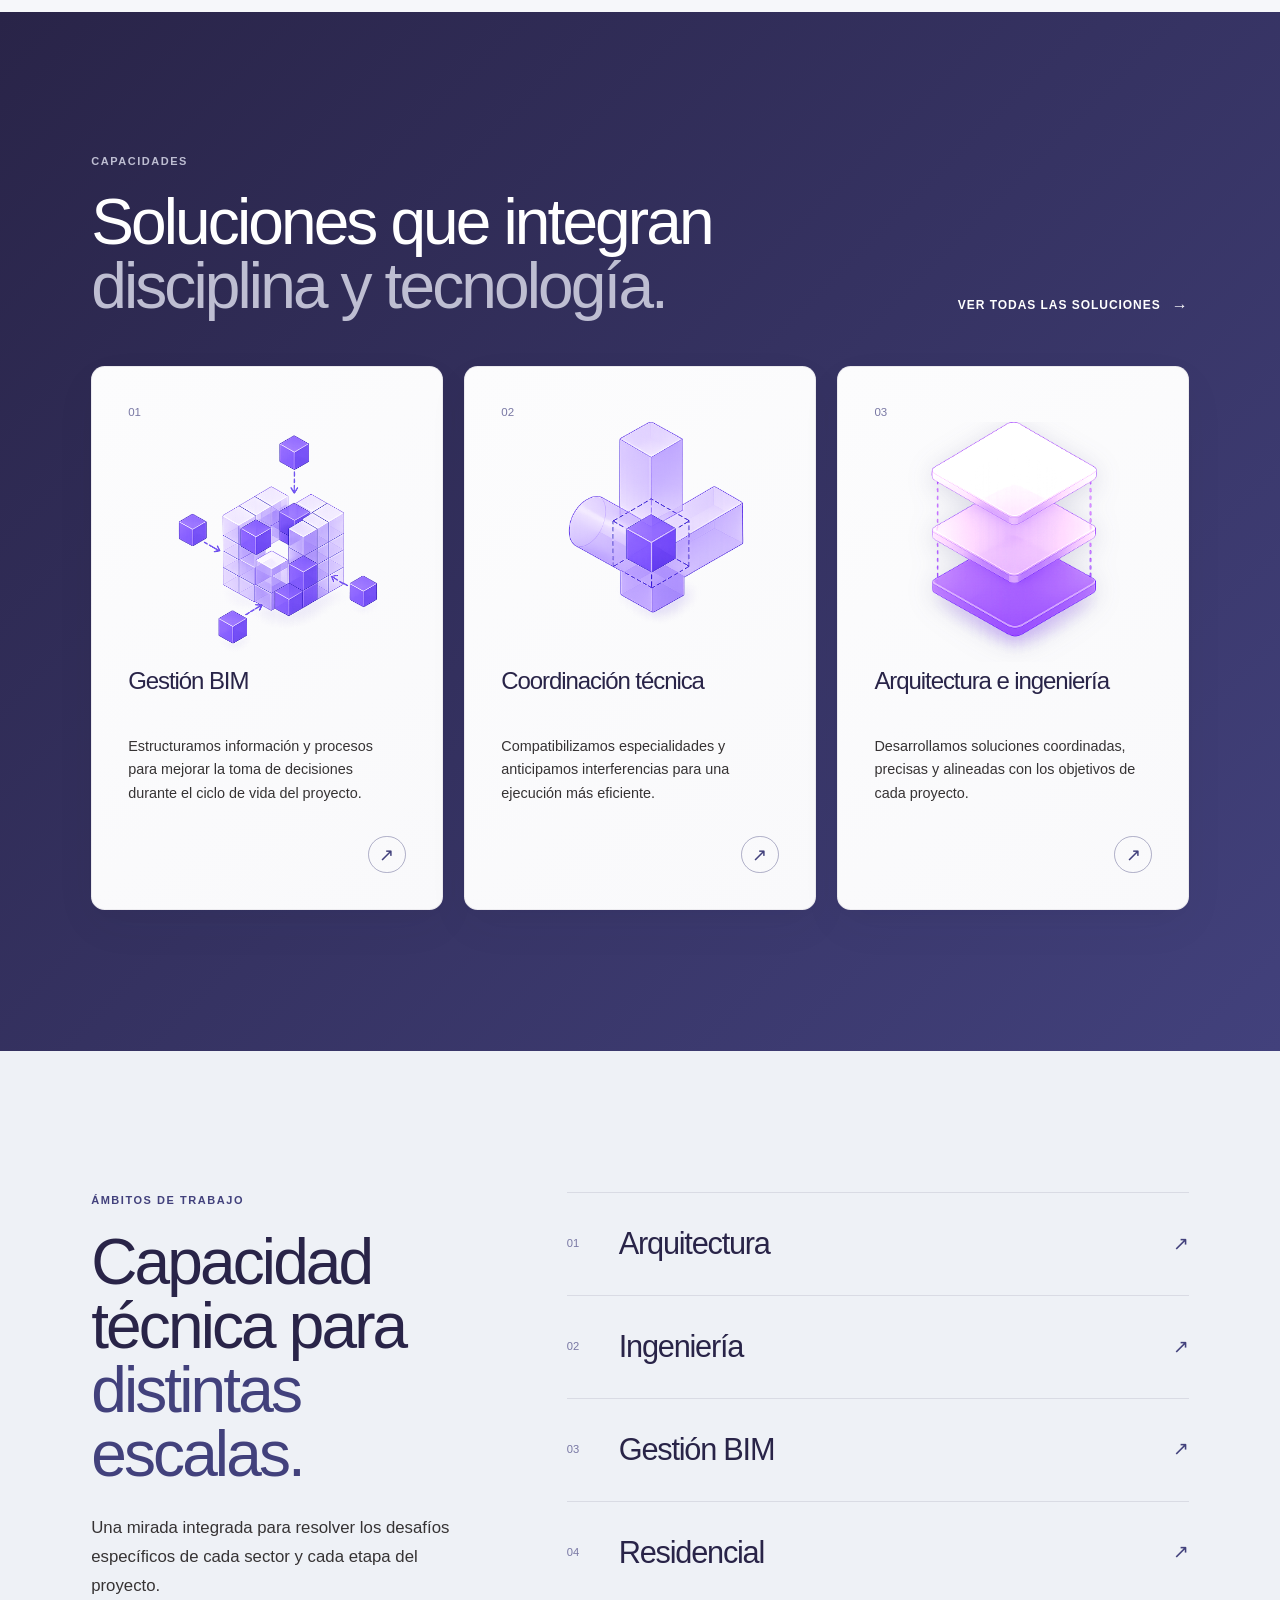
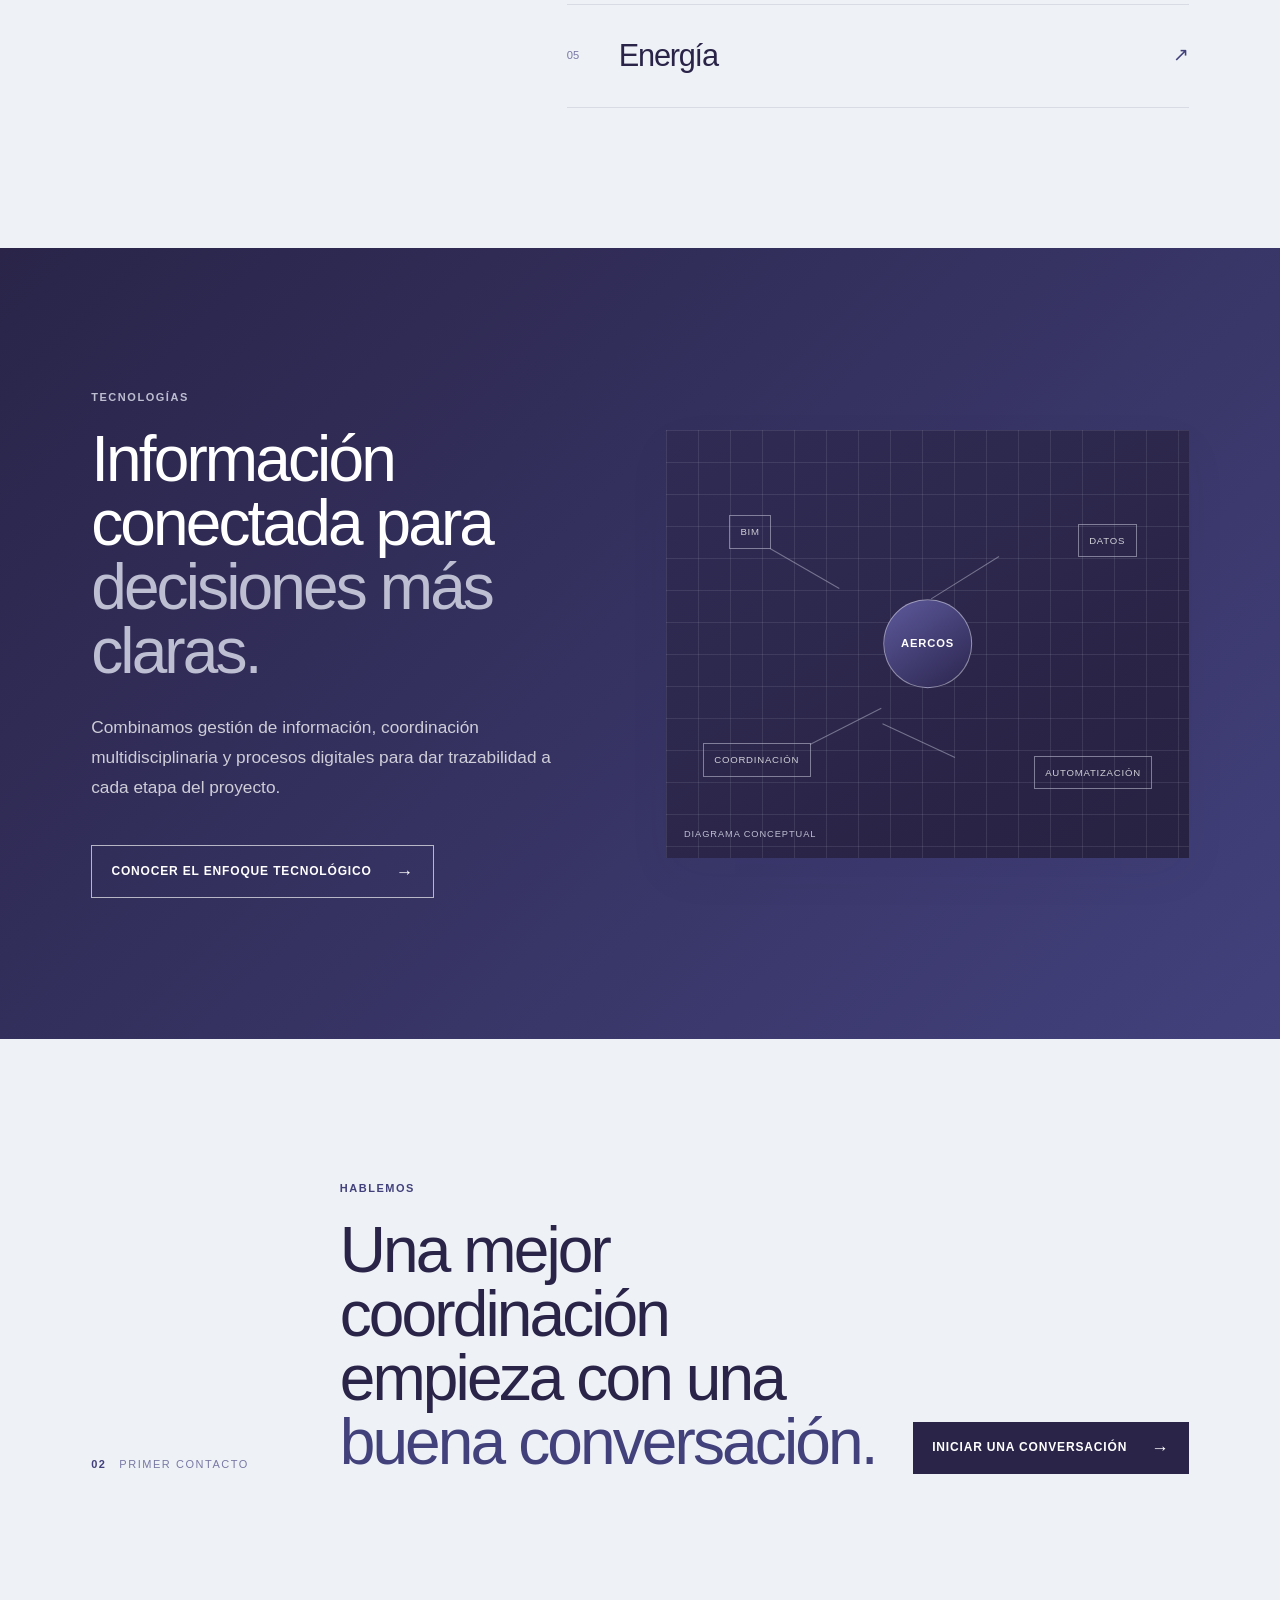
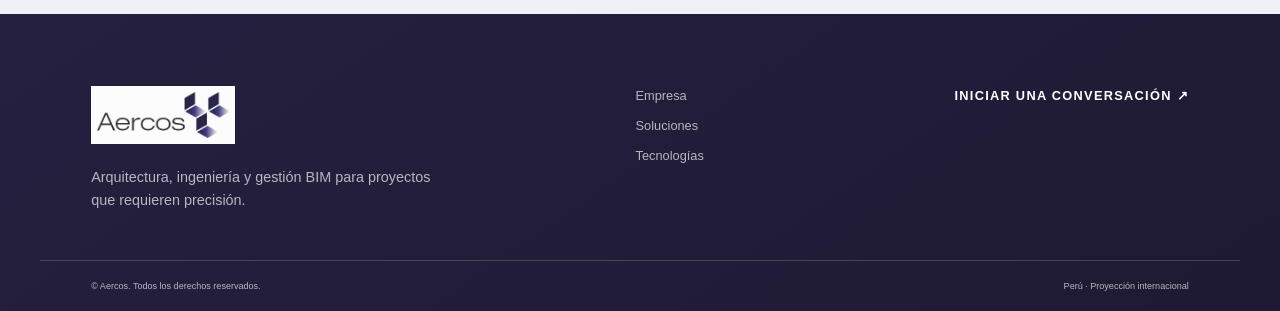
==== commit 0227b4fe: "Adjust About section layout and image size" ====
--- a/index.html
+++ b/index.html
@@ -77,7 +77,7 @@
 
       <section class="intro section home-about" id="enfoque" aria-labelledby="intro-title">
         <div class="container intro__grid">
-          <div class="intro__visual reveal"><img src="img/quienes-somos-home.webp" alt="Equipo de Aercos en una reunión de coordinación" decoding="async"><p class="section-number">01 <span>Quiénes somos</span></p></div>
+          <div class="intro__aside reveal"><p class="section-number">01 <span>Quiénes somos</span></p><div class="intro__visual"><img src="img/quienes-somos-home.webp" alt="Equipo de Aercos en una reunión de coordinación" decoding="async"></div></div>
           <div class="intro__content reveal">
             <p class="eyebrow">Una visión conectada</p>
             <h2 id="intro-title">La complejidad se resuelve <em>conectando las partes.</em></h2>
--- a/css/main.css
+++ b/css/main.css
@@ -99,7 +99,7 @@
 .hero__footer a { align-items: center; display: flex; flex-direction: column; font-size: 0.65rem; gap: 0.4rem; letter-spacing: 0.11em; text-transform: uppercase; }
 .hero__footer i { font-size: 1rem; font-style: normal; }
 
-.intro__grid { align-items: stretch; display: grid; gap: 3rem; grid-template-columns: minmax(18rem, 0.8fr) minmax(0, 1fr); }.intro__visual { border-radius: 1rem; box-shadow: var(--shadow-soft); min-height: clamp(20rem, 29vw, 25rem); overflow: hidden; position: relative; }.intro__visual > img { display: block; height: 100%; inset: 0; object-fit: cover; position: absolute; width: 100%; }.intro__visual .section-number { bottom: 1.25rem; color: #fff; left: 1.25rem; position: absolute; }.intro__visual .section-number span { color: rgba(255, 255, 255, 0.76); }
+.intro__grid { align-items: start; display: grid; gap: 3rem; grid-template-columns: minmax(18rem, 0.8fr) minmax(0, 1fr); }.intro__aside { align-content: start; display: grid; gap: 1.25rem; }.intro__aside .section-number { margin: 0; }.intro__visual { background: url("../img/quienes-somos-home.webp") center / cover no-repeat; border-radius: 1rem; box-shadow: var(--shadow-soft); height: clamp(18rem, 23vw, 21rem); overflow: hidden; position: relative; }.intro__visual > img { display: block; height: 100%; inset: 0; object-fit: cover; position: absolute; width: 100%; }
 .intro__content { max-width: 48rem; }
 .intro h2, .section-heading h2, .sectors h2, .technology h2, .cta h2 { font-size: clamp(2.4rem, 5vw, 4.6rem); margin-bottom: 1.8rem; }
 .intro__content > p:not(.eyebrow), .technology__content > p:not(.eyebrow) { font-size: 1.08rem; line-height: 1.75; max-width: 42rem; }
@@ -166,7 +166,7 @@
   .page-hero { min-height: auto; }.split-section, .split-section--reverse, .contact-grid, .solution-detail { grid-template-columns: 1fr; }.company-values, .company-values--values, .solution-grid, .solution-grid--three, .tech-grid, .process-flow { grid-template-columns: 1fr; }.solution-detail ul { grid-template-columns: 1fr; }.solution-detail li:nth-child(odd) { padding-left: 0; }.portfolio-card, .portfolio-card:nth-child(1), .portfolio-card:nth-child(4) { grid-column: span 12; }.form-row { grid-template-columns: 1fr; }
 }
 
-@media (max-width: 48rem) { .intro__visual { height: clamp(23rem, 78vw, 38rem); min-height: 0; } }
+@media (max-width: 48rem) { .intro__visual { height: clamp(21rem, 72vw, 34rem); } }
 
 @media (min-width: 48rem) and (max-width: 64rem) { .company-values--values, .tech-grid--capabilities { grid-template-columns: repeat(2, 1fr); } }
 
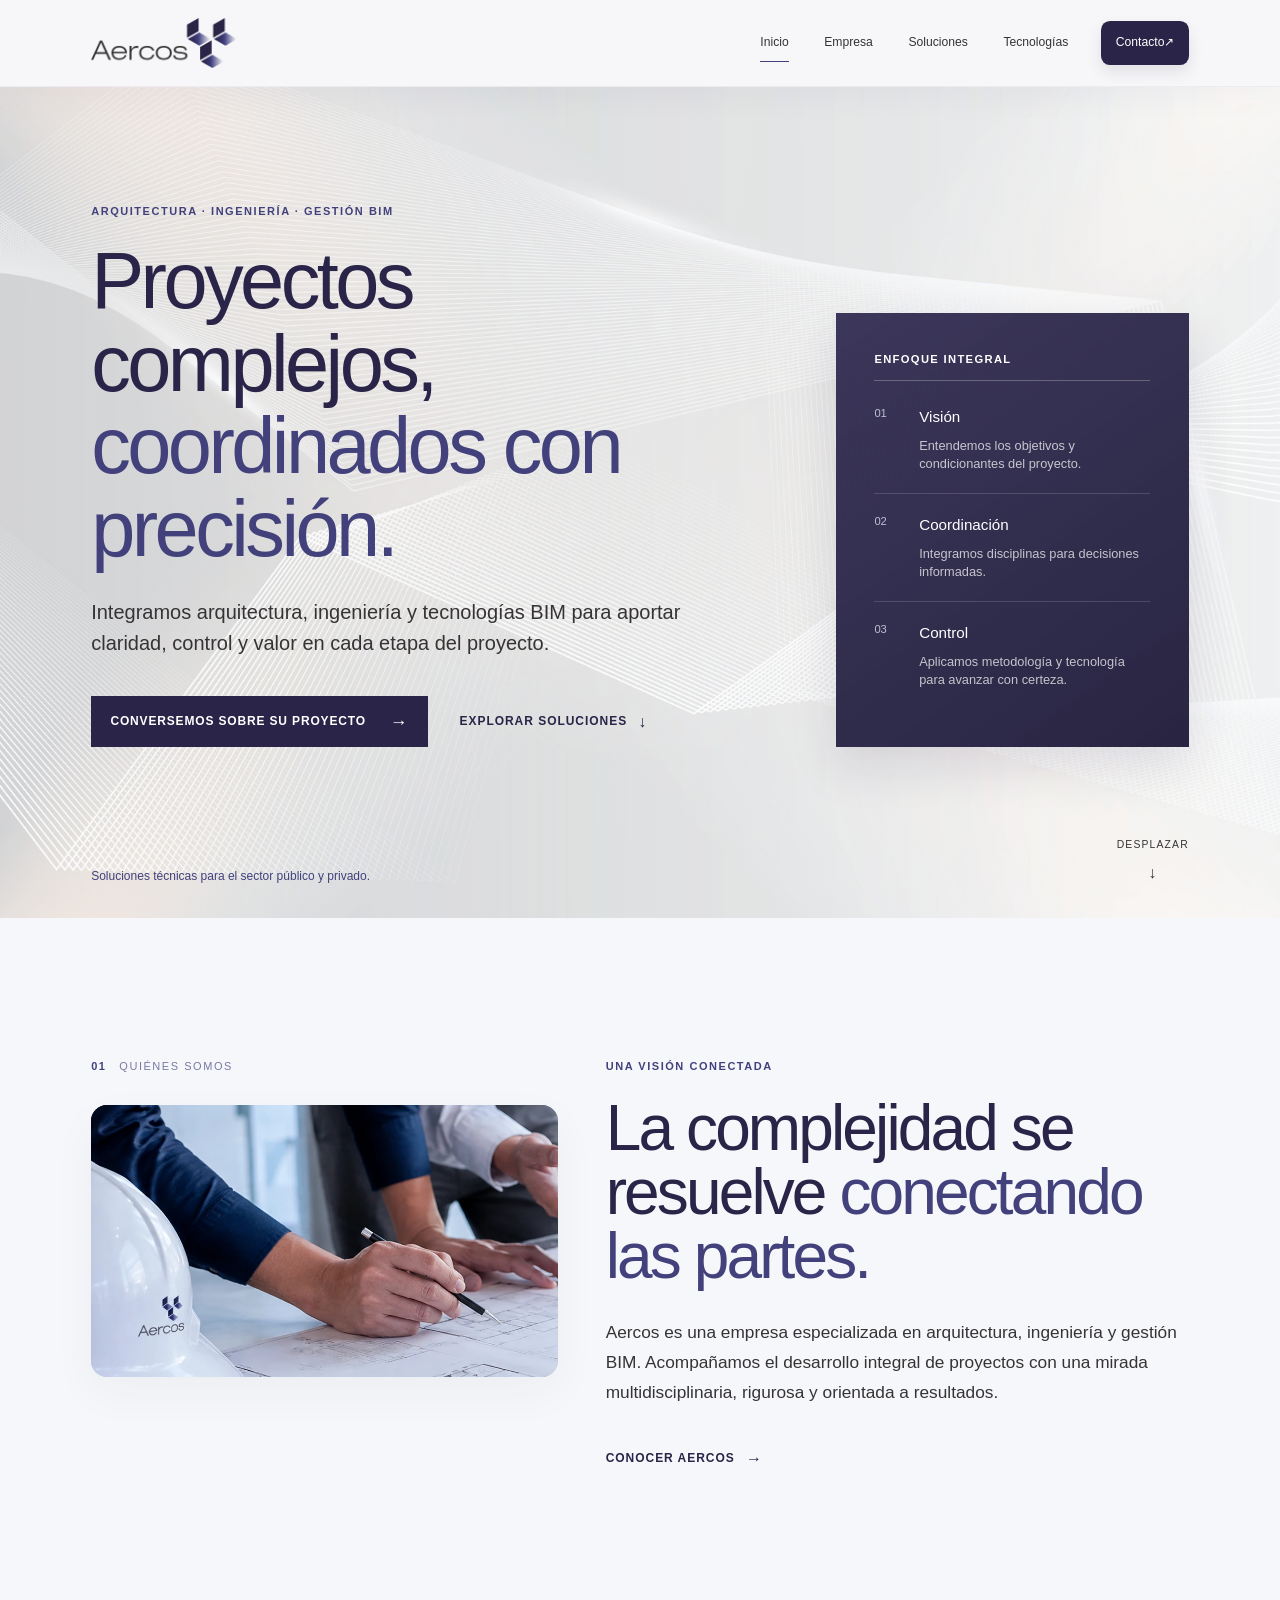
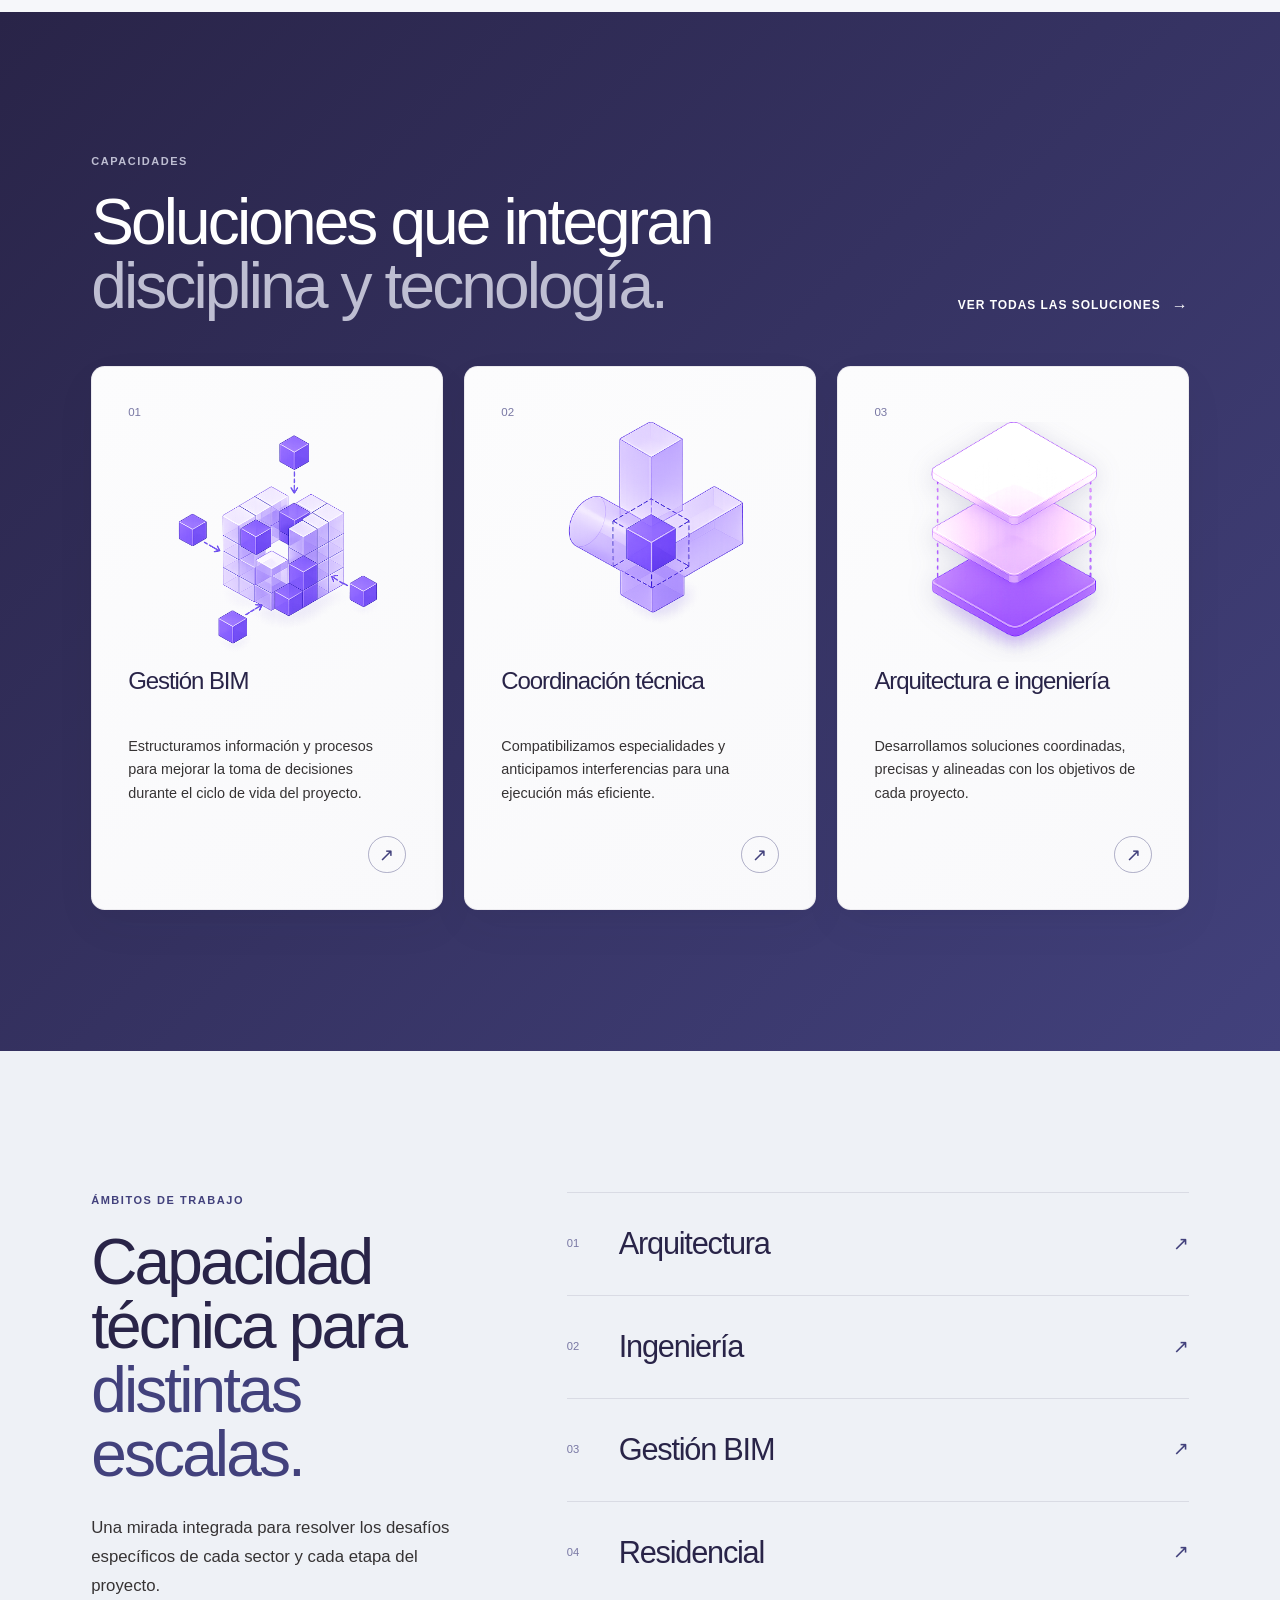
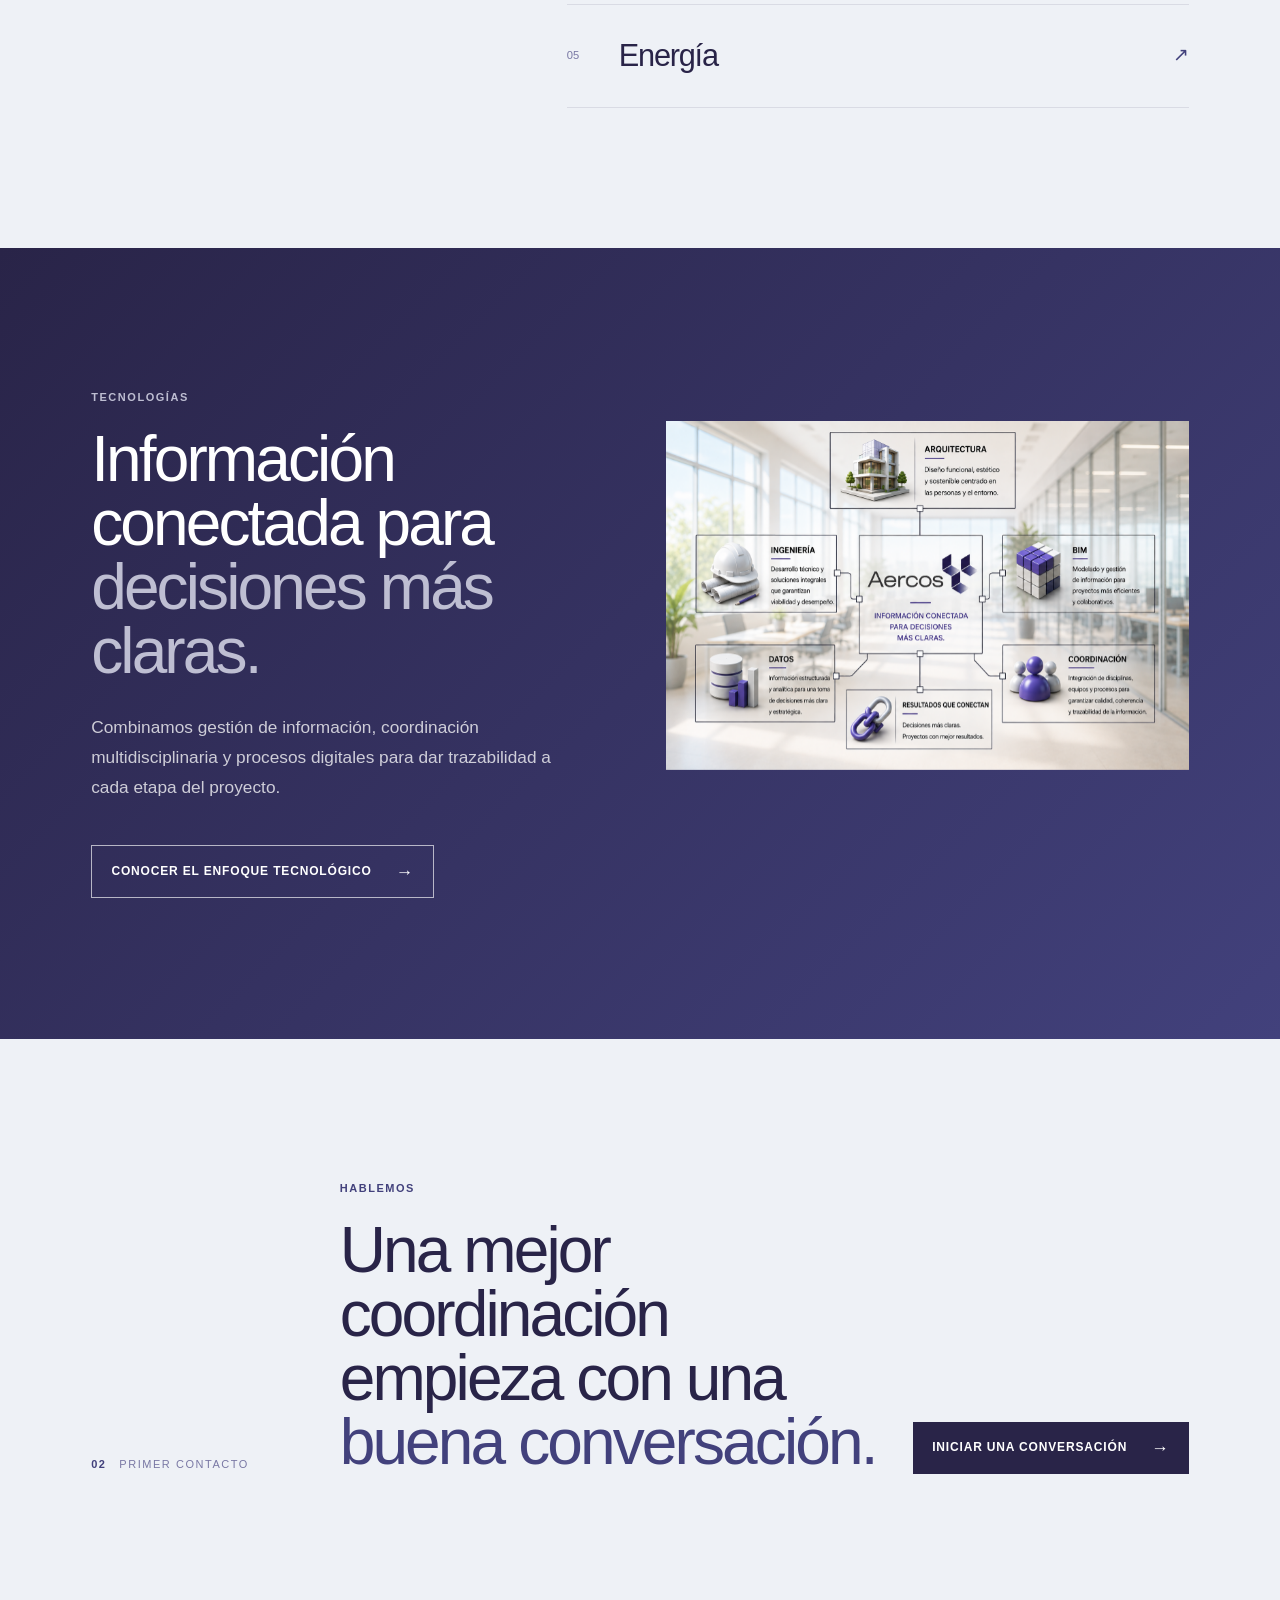
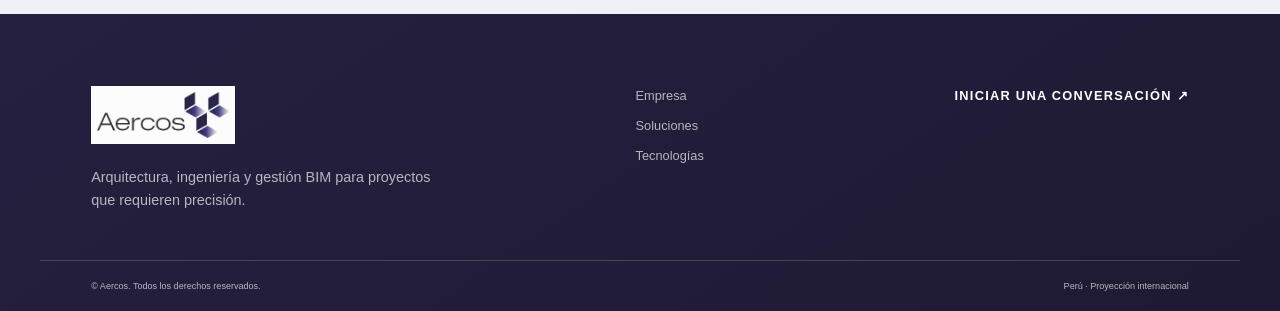
==== commit 67e6ca85: "Update Home technology visual" ====
--- a/index.html
+++ b/index.html
@@ -154,14 +154,7 @@
             <p>Combinamos gestión de información, coordinación multidisciplinaria y procesos digitales para dar trazabilidad a cada etapa del proyecto.</p>
             <a class="button button--outline" href="tecnologias.html">Conocer el enfoque tecnológico <span aria-hidden="true">→</span></a>
           </div>
-          <div class="technology-map reveal" aria-label="Diagrama conceptual de tecnologías Aercos">
-            <div class="technology-map__core">AERCOS</div>
-            <span class="technology-map__node technology-map__node--one">BIM</span>
-            <span class="technology-map__node technology-map__node--two">DATOS</span>
-            <span class="technology-map__node technology-map__node--three">COORDINACIÓN</span>
-            <span class="technology-map__node technology-map__node--four">AUTOMATIZACIÓN</span>
-            <p>Diagrama conceptual</p>
-          </div>
+          <figure class="technology-visual reveal"><img src="img/tecnologias/tecnologia-flujo.png" alt="Flujo integrado de arquitectura, ingeniería, BIM, datos, coordinación y resultados de Aercos"></figure>
         </div>
       </section>
 
--- a/css/main.css
+++ b/css/main.css
@@ -99,7 +99,7 @@
 .hero__footer a { align-items: center; display: flex; flex-direction: column; font-size: 0.65rem; gap: 0.4rem; letter-spacing: 0.11em; text-transform: uppercase; }
 .hero__footer i { font-size: 1rem; font-style: normal; }
 
-.intro__grid { align-items: start; display: grid; gap: 3rem; grid-template-columns: minmax(18rem, 0.8fr) minmax(0, 1fr); }.intro__aside { align-content: start; display: grid; gap: 1.25rem; }.intro__aside .section-number { margin: 0; }.intro__visual { background: url("../img/quienes-somos-home.webp") center / cover no-repeat; border-radius: 1rem; box-shadow: var(--shadow-soft); height: clamp(18rem, 23vw, 21rem); overflow: hidden; position: relative; }.intro__visual > img { display: block; height: 100%; inset: 0; object-fit: cover; position: absolute; width: 100%; }
+.intro__grid { align-items: start; display: grid; gap: 3rem; grid-template-columns: minmax(18rem, 0.8fr) minmax(0, 1fr); }.intro__aside { align-content: start; display: grid; gap: 1.8rem; }.intro__aside .section-number { margin: 0; }.intro__visual { background: url("../img/quienes-somos-home.webp") center / cover no-repeat; border-radius: 1rem; box-shadow: var(--shadow-soft); height: clamp(17rem, 20vw, 18.5rem); overflow: hidden; position: relative; }.intro__visual > img { display: block; height: 100%; inset: 0; object-fit: cover; position: absolute; width: 100%; }
 .intro__content { max-width: 48rem; }
 .intro h2, .section-heading h2, .sectors h2, .technology h2, .cta h2 { font-size: clamp(2.4rem, 5vw, 4.6rem); margin-bottom: 1.8rem; }
 .intro__content > p:not(.eyebrow), .technology__content > p:not(.eyebrow) { font-size: 1.08rem; line-height: 1.75; max-width: 42rem; }
@@ -132,6 +132,7 @@
 .featured-projects { display: grid; gap: clamp(1rem, 2vw, 1.5rem); grid-template-columns: minmax(0, 1.45fr) minmax(15rem, 0.55fr); }.featured-project { min-width: 0; }.project-visual { align-items: center; aspect-ratio: 1.35 / 1; background: linear-gradient(135deg, rgba(121, 120, 164, 0.18), transparent 42%), linear-gradient(145deg, #393464, #252142); border: 1px solid rgba(255, 255, 255, 0.16); display: flex; justify-content: center; overflow: hidden; position: relative; }.project-visual::before, .project-visual::after { border: 1px solid rgba(190, 190, 210, 0.28); content: ""; height: 56%; position: absolute; transform: rotate(30deg) skewY(-30deg); width: 56%; }.project-visual::after { height: 36%; opacity: 0.55; transform: translate(22%, 38%) rotate(30deg) skewY(-30deg); width: 36%; }.project-visual span { border: 1px solid rgba(255, 255, 255, 0.24); color: rgba(255, 255, 255, 0.7); font-size: 0.63rem; letter-spacing: 0.12em; line-height: 1.7; padding: 0.8rem 1rem; position: relative; text-align: center; text-transform: uppercase; }.project-meta { border-bottom: 1px solid rgba(255, 255, 255, 0.17); color: rgba(255, 255, 255, 0.72); display: flex; font-size: 0.73rem; justify-content: space-between; letter-spacing: 0.06em; padding: 1rem 0; text-transform: uppercase; }.featured-projects__aside { display: grid; gap: 1px; grid-template-rows: 1fr 1fr; }.project-note { background: rgba(255, 255, 255, 0.055); border: 1px solid rgba(255, 255, 255, 0.12); padding: clamp(1.35rem, 3vw, 2rem); }.project-note span { color: var(--mist); font-size: 0.7rem; }.project-note p { font-size: 0.95rem; line-height: 1.65; margin: 2rem 0 0; }
 
 .technology__grid { align-items: center; display: grid; gap: clamp(3rem, 8vw, 9rem); grid-template-columns: minmax(0, 0.95fr) minmax(18rem, 1.05fr); }.technology__content .button { margin-top: 1.6rem; }.technology-map { aspect-ratio: 1 / 0.82; background: linear-gradient(145deg, #302b54, #272241); box-shadow: var(--shadow-soft); overflow: hidden; position: relative; }.technology-map::before { background-image: linear-gradient(rgba(190, 190, 210, 0.13) 1px, transparent 1px), linear-gradient(90deg, rgba(190, 190, 210, 0.13) 1px, transparent 1px); background-size: 2rem 2rem; content: ""; inset: 0; position: absolute; }.technology-map__core { align-items: center; background: linear-gradient(145deg, #5e5a9d, #2a254d); border: 1px solid rgba(255, 255, 255, 0.42); border-radius: 50%; color: #fff; display: flex; font-size: 0.7rem; font-weight: 700; height: 5.6rem; justify-content: center; left: 50%; letter-spacing: 0.08em; position: absolute; top: 50%; transform: translate(-50%, -50%); width: 5.6rem; }.technology-map__node { border: 1px solid rgba(190, 190, 210, 0.58); color: rgba(255, 255, 255, 0.78); font-size: 0.6rem; letter-spacing: 0.08em; padding: 0.5rem 0.65rem; position: absolute; }.technology-map__node::after { background: rgba(190, 190, 210, 0.5); content: ""; height: 1px; position: absolute; transform-origin: left; width: 5rem; }.technology-map__node--one { left: 12%; top: 20%; }.technology-map__node--one::after { left: 100%; top: 100%; transform: rotate(30deg); }.technology-map__node--two { right: 10%; top: 22%; }.technology-map__node--two::after { right: 100%; top: 100%; transform: rotate(148deg); }.technology-map__node--three { left: 7%; bottom: 19%; }.technology-map__node--three::after { left: 100%; top: 0; transform: rotate(-27deg); }.technology-map__node--four { bottom: 16%; right: 7%; }.technology-map__node--four::after { right: 100%; top: 0; transform: rotate(205deg); }.technology-map > p { bottom: 1rem; color: var(--mist); font-size: 0.58rem; left: 1.1rem; letter-spacing: 0.1em; margin: 0; position: absolute; text-transform: uppercase; }
+.technology-visual { align-self: start; margin: 2rem 0 0; }.technology-visual img { display: block; height: auto; width: 100%; }
 
 .cta__grid { align-items: end; display: grid; gap: 2rem; grid-template-columns: 0.4fr 1fr auto; }
 .cta h2 { margin-bottom: 0; max-width: 42rem; }
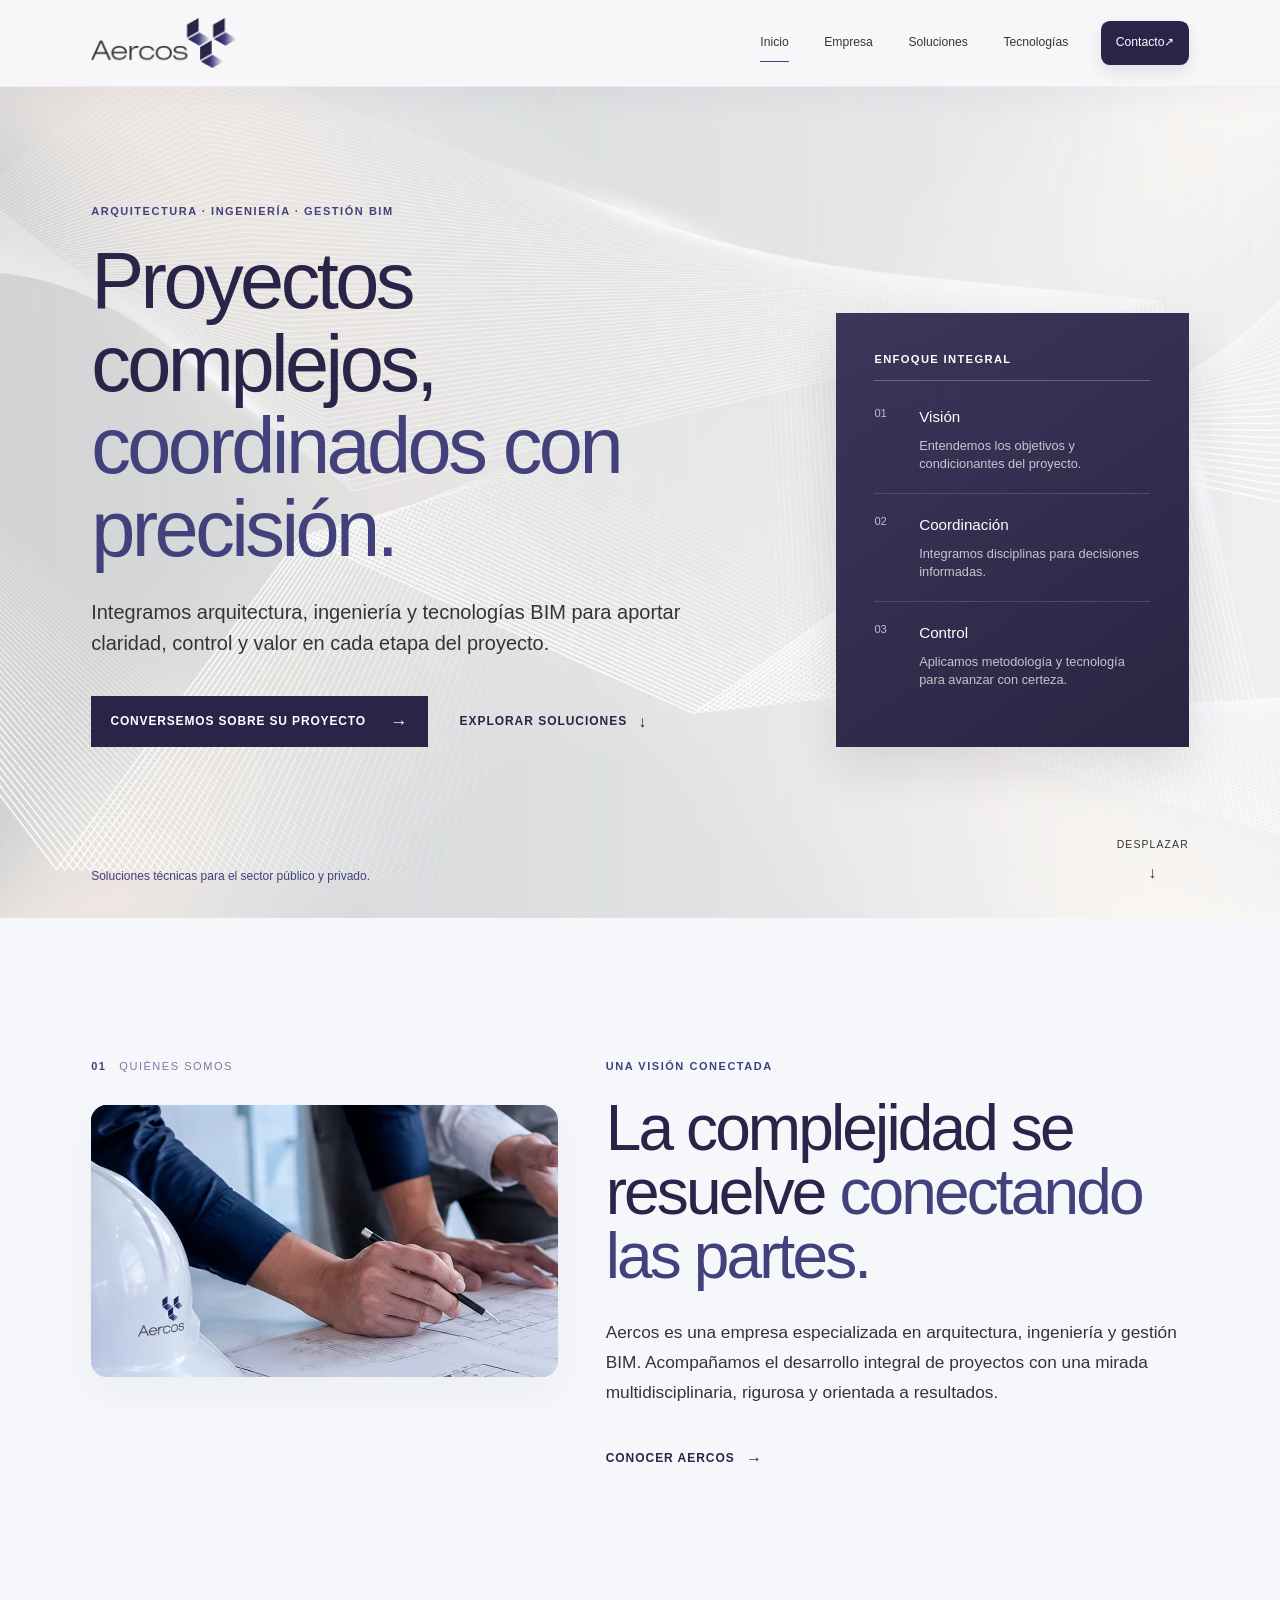
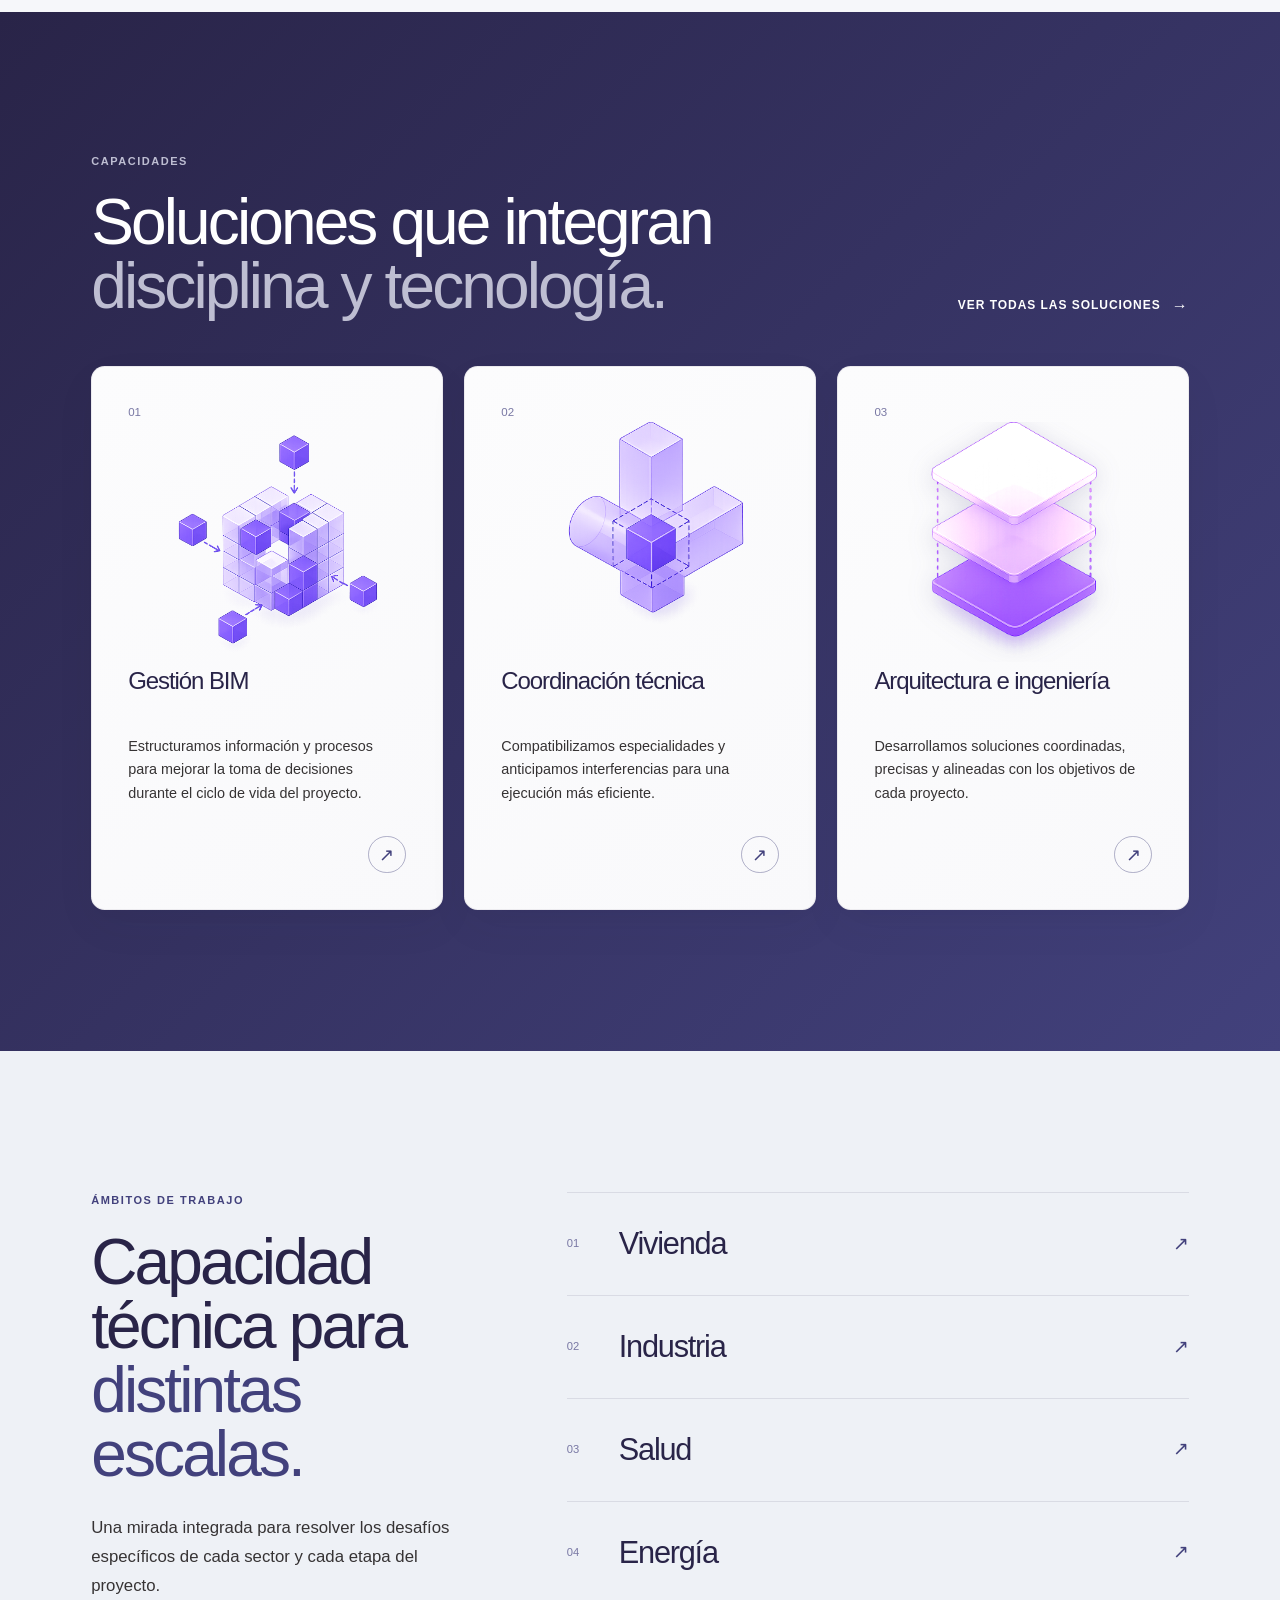
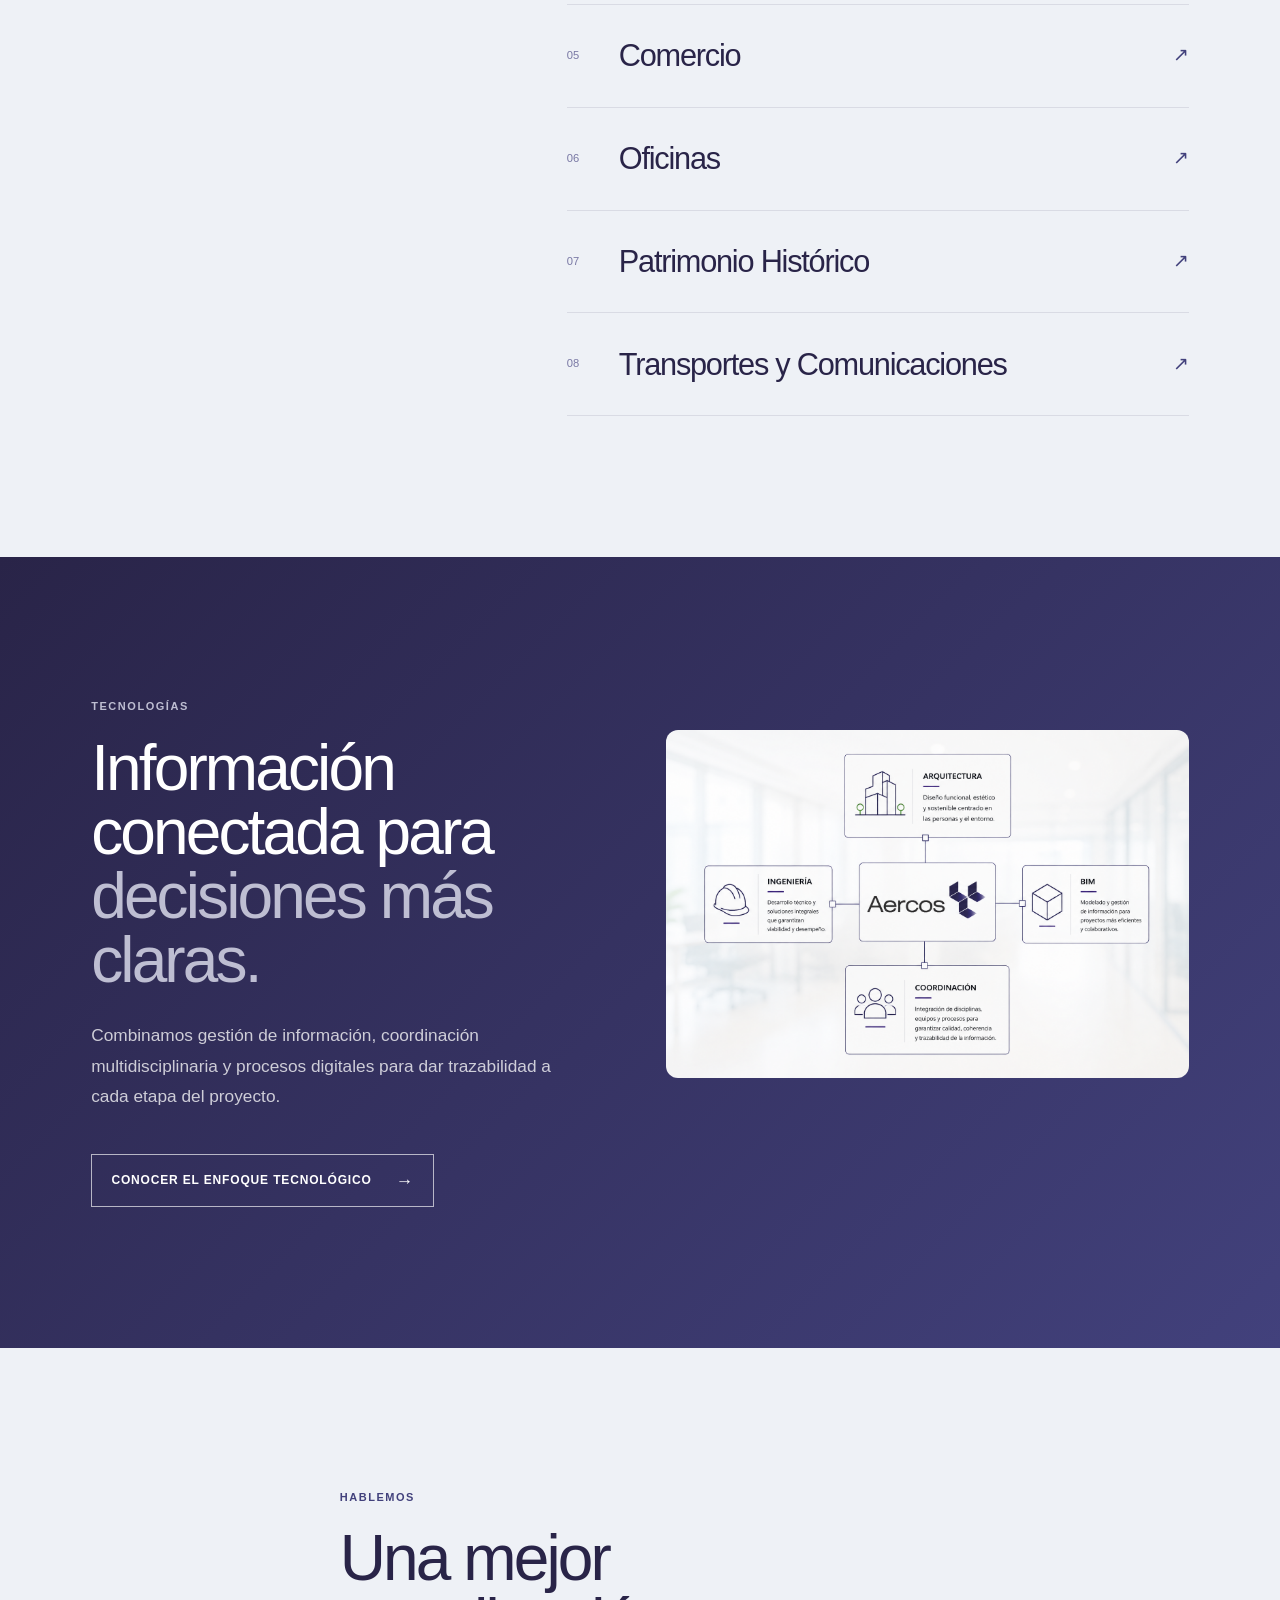
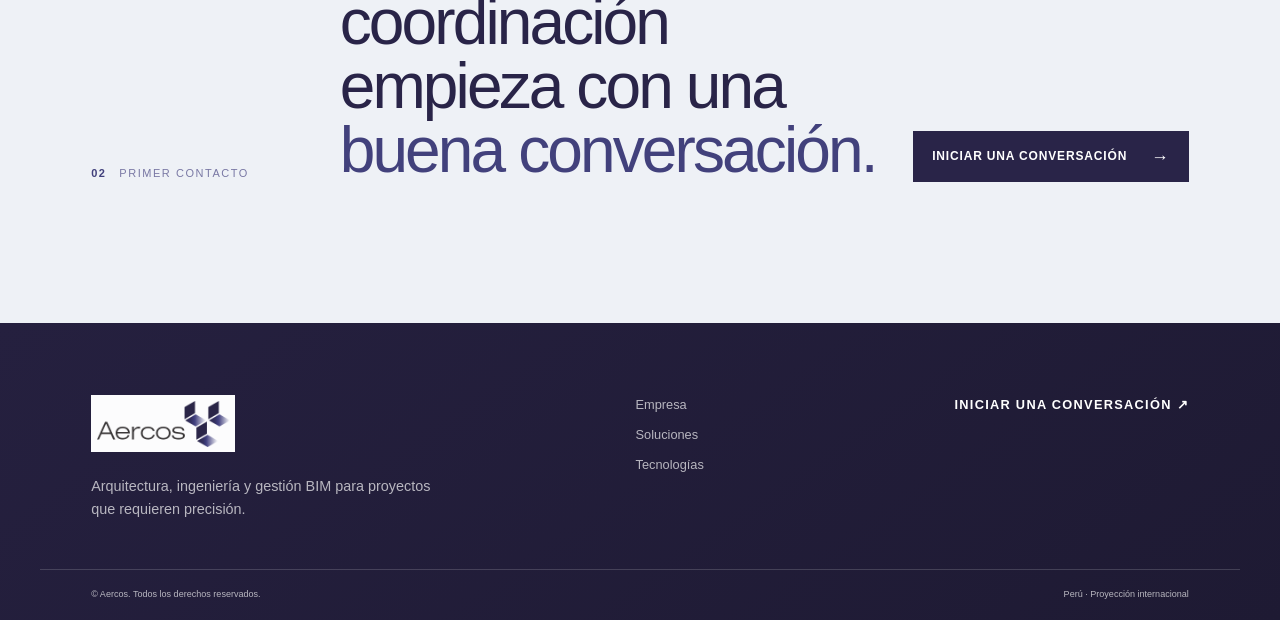
==== commit 326a636d: "Update Home areas section" ====
--- a/index.html
+++ b/index.html
@@ -136,12 +136,15 @@
             <h2 id="sectors-title">Capacidad técnica para <em>distintas escalas.</em></h2>
             <p>Una mirada integrada para resolver los desafíos específicos de cada sector y cada etapa del proyecto.</p>
           </div>
-          <div class="sector-list reveal">
-            <a class="sector-item" href="soluciones.html"><span>01</span><strong>Arquitectura</strong><i aria-hidden="true">↗</i></a>
-            <a class="sector-item" href="soluciones.html"><span>02</span><strong>Ingeniería</strong><i aria-hidden="true">↗</i></a>
-            <a class="sector-item" href="soluciones.html"><span>03</span><strong>Gestión BIM</strong><i aria-hidden="true">↗</i></a>
-            <a class="sector-item" href="soluciones.html"><span>04</span><strong>Residencial</strong><i aria-hidden="true">↗</i></a>
-            <a class="sector-item" href="soluciones.html"><span>05</span><strong>Energía</strong><i aria-hidden="true">↗</i></a>
+          <div class="sector-list reveal" role="list">
+            <div class="sector-item" role="listitem"><span>01</span><strong>Vivienda</strong><i aria-hidden="true">↗</i></div>
+            <div class="sector-item" role="listitem"><span>02</span><strong>Industria</strong><i aria-hidden="true">↗</i></div>
+            <div class="sector-item" role="listitem"><span>03</span><strong>Salud</strong><i aria-hidden="true">↗</i></div>
+            <div class="sector-item" role="listitem"><span>04</span><strong>Energía</strong><i aria-hidden="true">↗</i></div>
+            <div class="sector-item" role="listitem"><span>05</span><strong>Comercio</strong><i aria-hidden="true">↗</i></div>
+            <div class="sector-item" role="listitem"><span>06</span><strong>Oficinas</strong><i aria-hidden="true">↗</i></div>
+            <div class="sector-item" role="listitem"><span>07</span><strong>Patrimonio Histórico</strong><i aria-hidden="true">↗</i></div>
+            <div class="sector-item" role="listitem"><span>08</span><strong>Transportes y Comunicaciones</strong><i aria-hidden="true">↗</i></div>
           </div>
         </div>
       </section>
--- a/css/main.css
+++ b/css/main.css
@@ -132,7 +132,7 @@
 .featured-projects { display: grid; gap: clamp(1rem, 2vw, 1.5rem); grid-template-columns: minmax(0, 1.45fr) minmax(15rem, 0.55fr); }.featured-project { min-width: 0; }.project-visual { align-items: center; aspect-ratio: 1.35 / 1; background: linear-gradient(135deg, rgba(121, 120, 164, 0.18), transparent 42%), linear-gradient(145deg, #393464, #252142); border: 1px solid rgba(255, 255, 255, 0.16); display: flex; justify-content: center; overflow: hidden; position: relative; }.project-visual::before, .project-visual::after { border: 1px solid rgba(190, 190, 210, 0.28); content: ""; height: 56%; position: absolute; transform: rotate(30deg) skewY(-30deg); width: 56%; }.project-visual::after { height: 36%; opacity: 0.55; transform: translate(22%, 38%) rotate(30deg) skewY(-30deg); width: 36%; }.project-visual span { border: 1px solid rgba(255, 255, 255, 0.24); color: rgba(255, 255, 255, 0.7); font-size: 0.63rem; letter-spacing: 0.12em; line-height: 1.7; padding: 0.8rem 1rem; position: relative; text-align: center; text-transform: uppercase; }.project-meta { border-bottom: 1px solid rgba(255, 255, 255, 0.17); color: rgba(255, 255, 255, 0.72); display: flex; font-size: 0.73rem; justify-content: space-between; letter-spacing: 0.06em; padding: 1rem 0; text-transform: uppercase; }.featured-projects__aside { display: grid; gap: 1px; grid-template-rows: 1fr 1fr; }.project-note { background: rgba(255, 255, 255, 0.055); border: 1px solid rgba(255, 255, 255, 0.12); padding: clamp(1.35rem, 3vw, 2rem); }.project-note span { color: var(--mist); font-size: 0.7rem; }.project-note p { font-size: 0.95rem; line-height: 1.65; margin: 2rem 0 0; }
 
 .technology__grid { align-items: center; display: grid; gap: clamp(3rem, 8vw, 9rem); grid-template-columns: minmax(0, 0.95fr) minmax(18rem, 1.05fr); }.technology__content .button { margin-top: 1.6rem; }.technology-map { aspect-ratio: 1 / 0.82; background: linear-gradient(145deg, #302b54, #272241); box-shadow: var(--shadow-soft); overflow: hidden; position: relative; }.technology-map::before { background-image: linear-gradient(rgba(190, 190, 210, 0.13) 1px, transparent 1px), linear-gradient(90deg, rgba(190, 190, 210, 0.13) 1px, transparent 1px); background-size: 2rem 2rem; content: ""; inset: 0; position: absolute; }.technology-map__core { align-items: center; background: linear-gradient(145deg, #5e5a9d, #2a254d); border: 1px solid rgba(255, 255, 255, 0.42); border-radius: 50%; color: #fff; display: flex; font-size: 0.7rem; font-weight: 700; height: 5.6rem; justify-content: center; left: 50%; letter-spacing: 0.08em; position: absolute; top: 50%; transform: translate(-50%, -50%); width: 5.6rem; }.technology-map__node { border: 1px solid rgba(190, 190, 210, 0.58); color: rgba(255, 255, 255, 0.78); font-size: 0.6rem; letter-spacing: 0.08em; padding: 0.5rem 0.65rem; position: absolute; }.technology-map__node::after { background: rgba(190, 190, 210, 0.5); content: ""; height: 1px; position: absolute; transform-origin: left; width: 5rem; }.technology-map__node--one { left: 12%; top: 20%; }.technology-map__node--one::after { left: 100%; top: 100%; transform: rotate(30deg); }.technology-map__node--two { right: 10%; top: 22%; }.technology-map__node--two::after { right: 100%; top: 100%; transform: rotate(148deg); }.technology-map__node--three { left: 7%; bottom: 19%; }.technology-map__node--three::after { left: 100%; top: 0; transform: rotate(-27deg); }.technology-map__node--four { bottom: 16%; right: 7%; }.technology-map__node--four::after { right: 100%; top: 0; transform: rotate(205deg); }.technology-map > p { bottom: 1rem; color: var(--mist); font-size: 0.58rem; left: 1.1rem; letter-spacing: 0.1em; margin: 0; position: absolute; text-transform: uppercase; }
-.technology-visual { align-self: start; margin: 2rem 0 0; }.technology-visual img { display: block; height: auto; width: 100%; }
+.technology-visual { align-self: start; border-radius: 12px; margin: 2rem 0 0; overflow: hidden; }.technology-visual img { display: block; height: auto; width: 100%; }
 
 .cta__grid { align-items: end; display: grid; gap: 2rem; grid-template-columns: 0.4fr 1fr auto; }
 .cta h2 { margin-bottom: 0; max-width: 42rem; }
